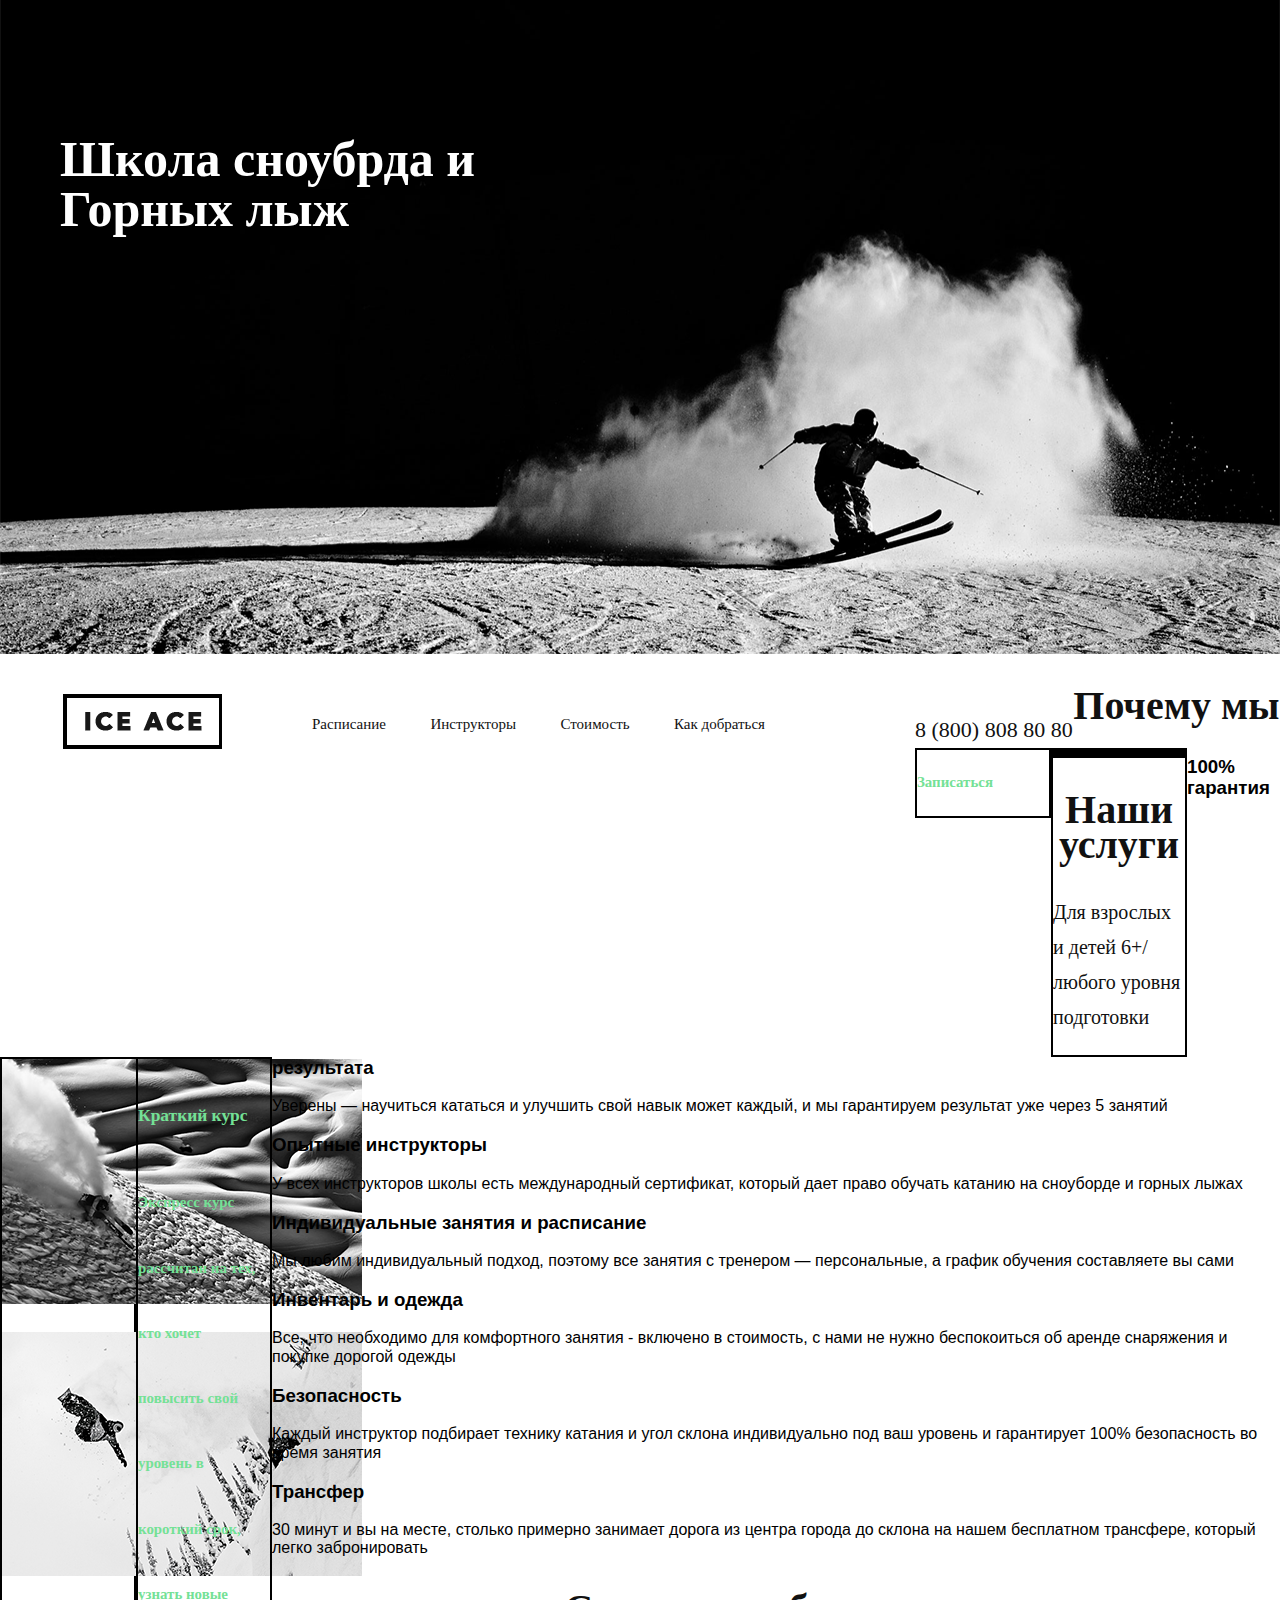
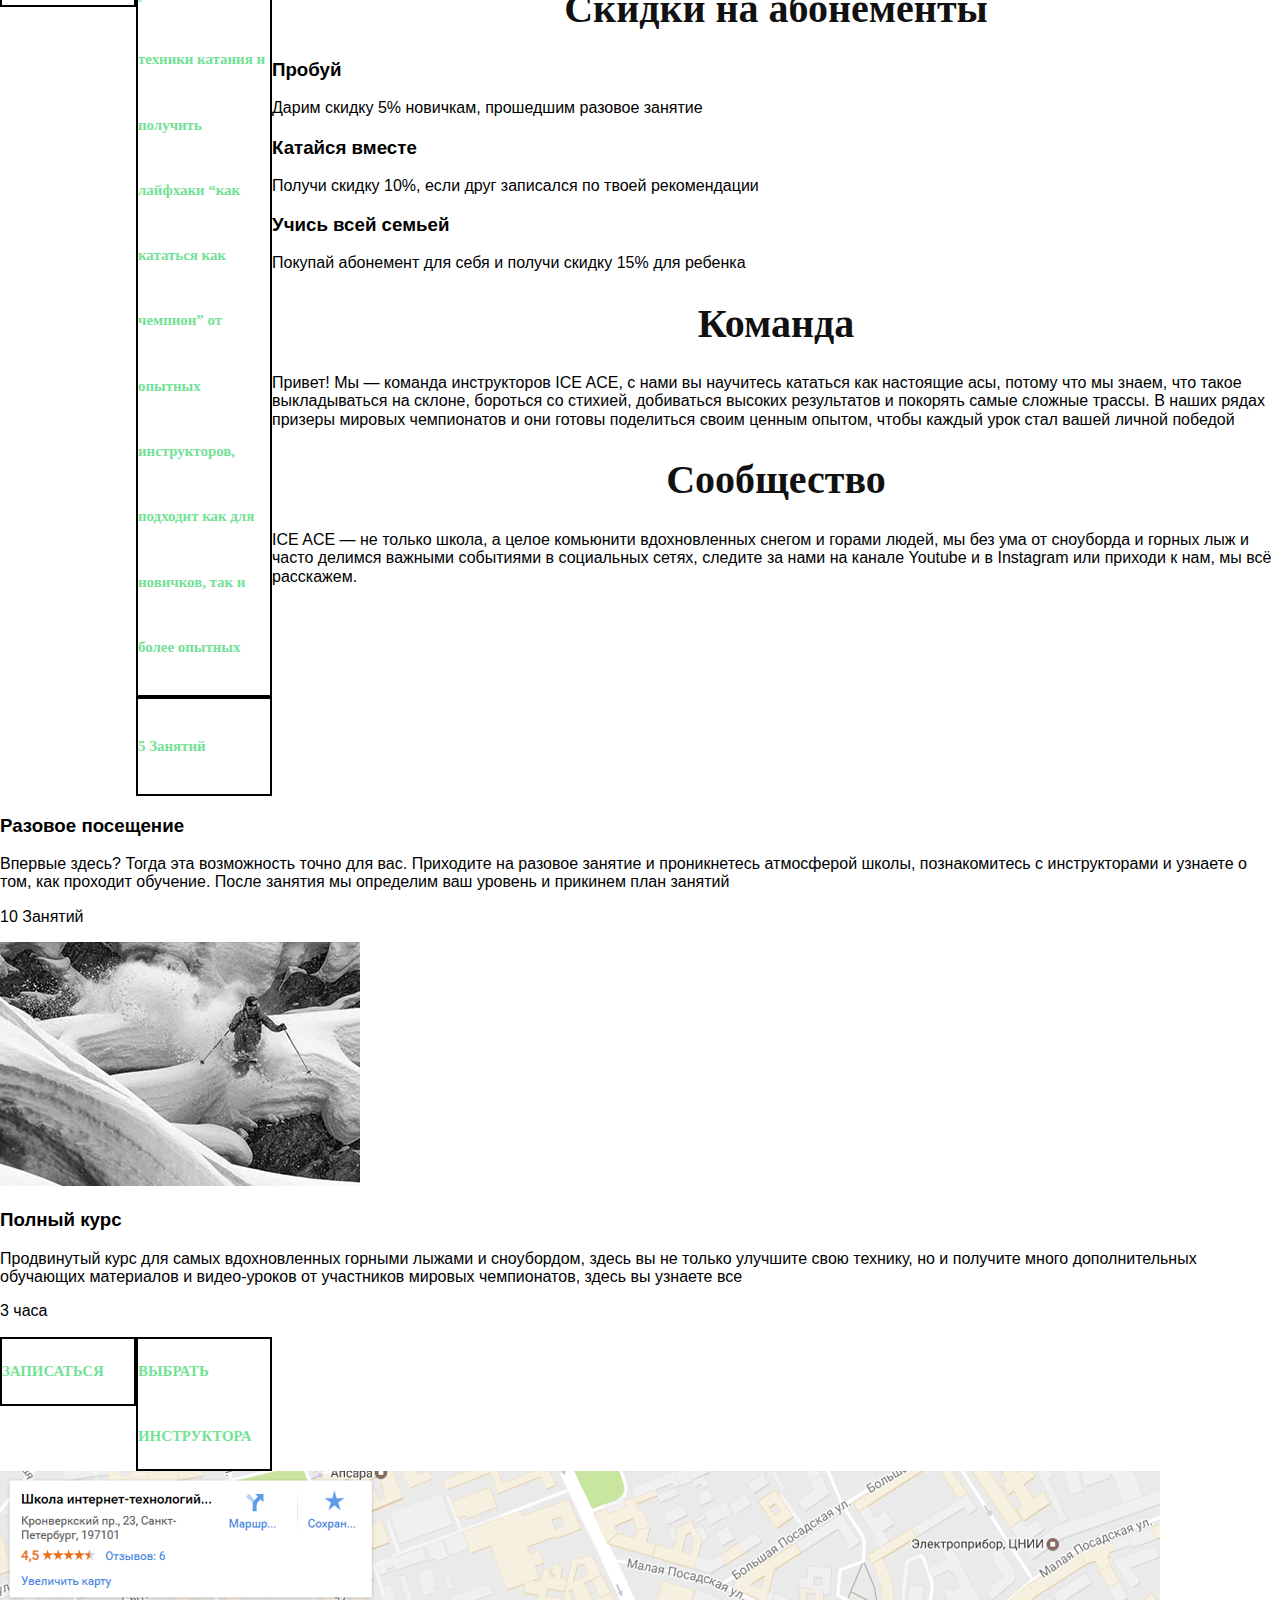
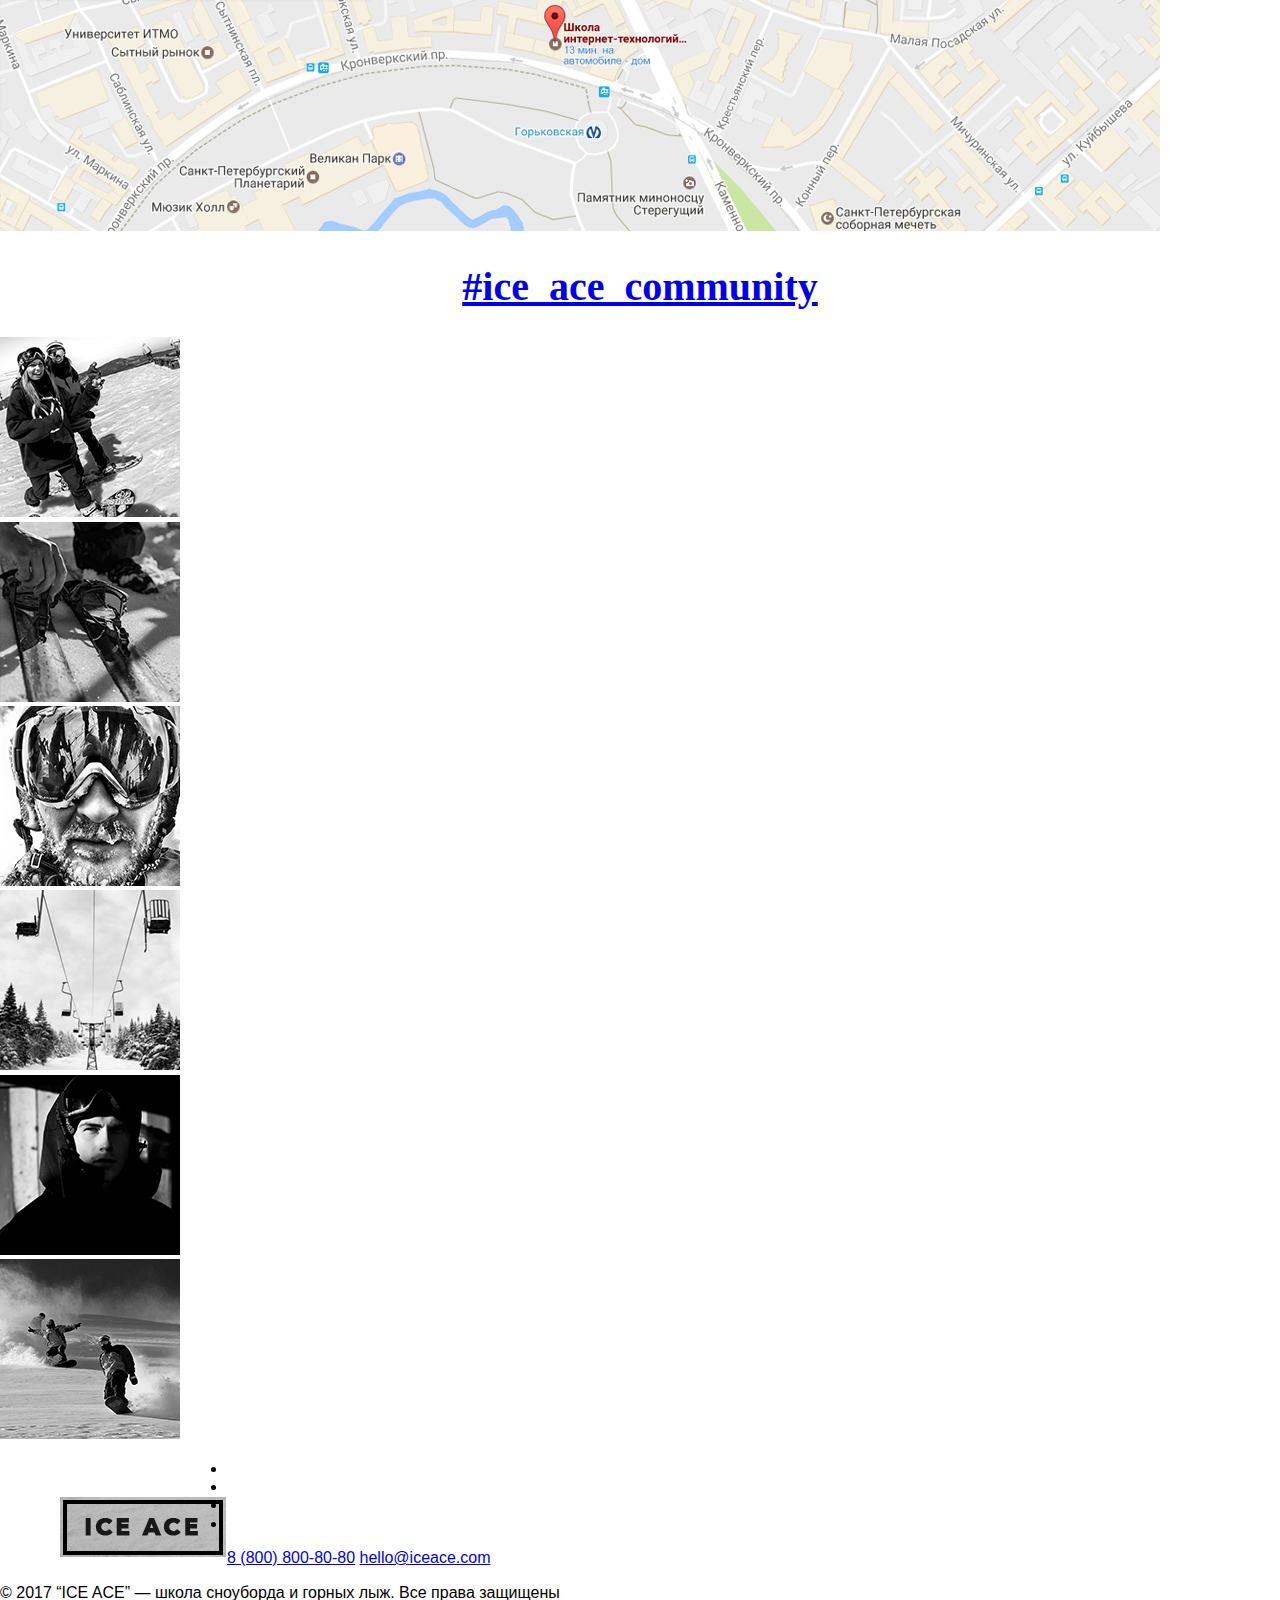
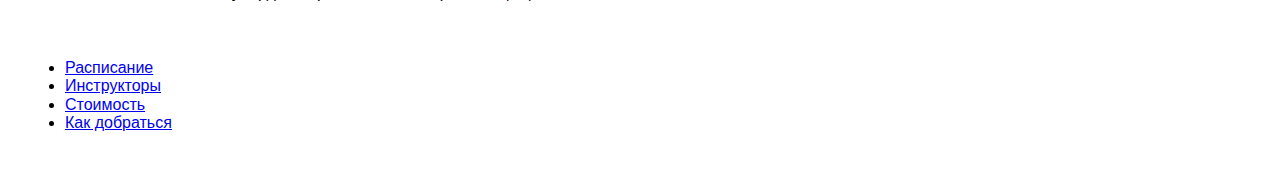
==== index.html @ f2f2dc17 "first commit" ====
<!DOCTYPE html>
<html lang="ru">
<head>
	<meta charset="UTF-8">
	<title>Document</title>
	<link rel="stylesheet" href="css/normalize.css">
	<link rel="stylesheet" href="css/style.css">
</head>
<body>

<!-- promo -->

	<div class="promo">
		<div class="container">
			<h1 class="promo-title">Школа сноубрда и Горных лыж
		 	</h1>
		 	<span>В Санкт-Петербурге</span>
		 </div>	
	</div>

<!-- header -->

<header class="page-header"> 
	<a href="/" title="На главную" class="logo"><img src="img/logo.png" alt="Logo Ice Ace"> 
	</a> 
	<nav class="main-nav"> 
	<ul class="main-nav-list"> 
		<li class="main-nav-list-link"><a href="#" class="main-nav-list-link-linker">Расписание</a></li> 
		<li class="main-nav-list-link"><a href="#" class="main-nav-list-link-linker">Инструкторы</a></li> 
		<li class="main-nav-list-link"><a href="#" class="main-nav-list-link-linker">Стоимость</a></li> 
		<li class="main-nav-list-link"><a href="#" class="main-nav-list-link-linker">Как добраться</a></li> 
	</ul> 
	<!-- TODO:"main-nav-list-link-linker" Очень длинные стили. Можно сделать так:
<ul class="nav-list">
	<li class="nav-item">
		<a href="#" class="nav-link"></a>
	</li>
</ul>  -->
	</nav> 
		<a href="#" class="page-header-phone">8 (800) 808 80 80</a> 
		<a href="#" class="btn">Записаться</button> 
</header>

	<!-- service -->

	<main>
		<section class="service">
			<h2 class="section-title">Наши услуги</h2>
			<p class="sub-title">Для взрослых и детей 6+/ любого уровня подготовки</p>
			<div class="service-wrap">
				<div class="service-item">
					<img src="img/service1.png" alt="service1">
				</div>
				<div class="service-item">
					<img src="img/service2.png" alt="service2">
				</div>
				<div class="service-item">
					<h3>Краткий курс</h3>
					<p class="service-text">Экспресс курс рассчитан на тех, кто хочет 
												повысить свой уровень в короткий срок, 
												узнать новые техники катания и получить 
												лайфхаки “как кататься как чемпион” 
												от опытных инструкторов, подходит как 
												для новичков, так и более опытных</p>
					<div>
						<p class="service-subtext">5 Занятий</p>
						<a href="#"></a>
						<!-- TODO: Заглушку забыл. -->
					</div>
				</div>
				<div class="service-item">
					<h3>Разовое посещение</h3>
					<p class="service-text">Впервые здесь? Тогда эта возможность точно для вас. Приходите на разовое занятие 
											и проникнетесь атмосферой школы, познакомитесь с инструкторами и узнаете 
											о том, как проходит обучение. После занятия мы определим ваш уровень и прикинем план занятий</p>
					<div>
						<p class="service-subtext">10 Занятий</p>
						<a href="#"></a>
					</div>
				</div>
				<div class="service-item">
					<img src="img/service3.png" alt="service3">
				</div>
				<div class="service-item">
					<h3>Полный курс</h3>
					<p class="service-text">Продвинутый курс для самых вдохновленных 
											горными лыжами и сноубордом, здесь вы 
											не только улучшите свою технику, но 
											и получите много дополнительных обучающих 
											материалов и видео-уроков от участников 
											мировых чемпионатов, здесь вы узнаете все</p>
					<div>
						<p class="service-subtext">3 часа</p>
						<a href="#"></a>
						<!-- TODO: Заглушку забыл. -->
						 <!-- TODO: 2 блока в секции перепутаны местами -->
					</div>
				</div>
			</div>
		</section>

		<!-- features -->
		<section class="features">
			<h2 class="section-title">Почему мы</h2>
			<div class="features-wrap">
				<div class="features-item">
					<h3>100% гарантия результата</h3>
					<!-- TODO: br не нужен -->
					<p>Уверены — научиться кататься и улучшить свой навык может каждый, и мы гарантируем результат уже через 5 занятий</p>
				</div>
				<div class="features-item">
					<h3>Опытные инструкторы</h3>
					<p>У всех инструкторов школы есть международный сертификат, который дает право обучать катанию на сноуборде и горных лыжах</p>
				</div>
				<div class="features-item">
					<h3>Индивидуальные занятия и расписание</h3>
					<p>Мы любим индивидуальный подход, поэтому все занятия с тренером — персональные, 
							а график обучения составляете вы сами</p>
				</div>
				<div class="features-item">
					<h3>Инвентарь и одежда</h3>
					<p>Все, что необходимо для комфортного занятия - включено в стоимость, с нами не нужно беспокоиться об аренде снаряжения и покупке дорогой одежды</p>
				</div>
				<div class="features-item">
					<h3>Безопасность</h3>
					<p>Каждый инструктор подбирает технику катания и угол склона индивидуально под ваш уровень и гарантирует 100% безопасность во время занятия</p>
				</div>
				<div class="features-item">
					<h3>Трансфер</h3>
					<p>30 минут и вы на месте, столько примерно занимает дорога из центра города до склона на нашем бесплатном трансфере, который легко забронировать</p>
				</div>
			</div>
		</section>

		<!--offer -->
		<section class="offer">
			<h2 class="section-title title-white">Скидки на абонементы</h2>
			<div class="offer-wrap">
				<div class="offer-item">
					<h3 class="title-white">Пробуй</h3>
					<p>Дарим скидку 5% новичкам, прошедшим разовое занятие</p>
				</div>
				<div class="offer-item"><h3 class="title-white">Катайся вместе</h3><p>Получи скидку 10%, если друг записался по твоей рекомендации
</p></div>
				<div class="offer-item"><h3 class="title-white">Учись всей семьей</h3><p>Покупай абонемент для себя и получи скидку 15% для ребенка
</p></div>
				<a href="" class="btn btn-border-white">ЗАПИСАТЬСЯ</a>
			</div>
		</section>

		<!-- team -->

		<section class="team">
			<h2 class="section-title">Команда</h2>
			<div class="team-wrap">
				<p>Привет! Мы — команда инструкторов ICE ACE, с нами вы научитесь кататься как настоящие асы, 
						потому что мы знаем, что такое выкладываться на склоне, бороться со стихией, добиваться высоких результатов и покорять самые сложные трассы. В наших рядах призеры мировых чемпионатов и они готовы поделиться своим ценным опытом, чтобы каждый урок стал вашей личной победой</p>
				<a href="#" class="btn">ВЫБРАТЬ ИНСТРУКТОРА</a>
				<!-- TODO: Забыл заглушку. Не надо писать заглавными буквами это меняется стилями. -->
			</div>

		</section>

		<!-- community -->

		<section class="community">
			<h2 class="section-title">Сообщество</h2>
			<div class="community-wrap">
				<p>ICE ACЕ — не только школа, а целое комьюнити вдохновленных снегом и горами людей, мы без ума 
					от сноуборда и горных лыж и часто делимся важными событиями в социальных сетях, следите за нами 
					на канале Youtube и в Instagram или приходи к нам, мы всё расскажем.</p>
				<img src="img/map.png" alt="map">
		</div>

		<!-- instagramm -->

		<section class="instagram">
			<h2 class="section-title"><a href="#">#ice_ace_community</a></h2>
			<!-- TODO: Забыл заглушку -->
			<div class="instagram-wrap">
				<div class="instagram-item"><a href="#"><img src="img/insta1.png" alt="insta1"></a></div>
				<!-- TODO: Заглушку забыл. -->
				<div class="instagram-item"><a href="#"><img src="img/insta2.png" alt="insta2"></a></div>
				<!-- TODO: Заглушку забыл. -->
				<div class="instagram-item"><a href="#"><img src="img/insta3.png" alt="inta3"></a></div>
				<!-- TODO: Заглушку забыл. -->
				<div class="instagram-item"><a href="#"><img src="img/insta4.png" alt="insta4"></a></div>
				<!-- TODO: Заглушку забыл. -->
				<div class="instagram-item"><a href="#"><img src="img/insta5.png" alt="insta5"></a></div>
				<!-- TODO: Заглушку забыл. -->
				<div class="instagram-item"><a href="#"><img src="img/insta6.png" alt="insta6"></a></div>
				<!-- TODO: Заглушку забыл. -->
			</div>
		</section>
	</main>

	<!-- footer -->
	<footer class="page-footer">
		<div class="row">
			<a href="/" title="На главную" class="logo"><img src="img/лого футер.png" alt="Logo Ice Ace"> </a>
			<div class="social">
				<ul class="social-list">
					<li class="social-list-l"><a href="#" class="social-link social-link-youtube"></a></li>
					<li class="social-list-l"><a href="#" class="social-link social-link-instagram"></a></li>
					<li class="social-list-l"><a href="#" class="social-link social-link-faccebook"></a></li>
					<li class="social-list-l"><a href="#" class="social-link social-link-vk"></a></li>
				</ul>
			</div>
			
			<div class="contacts">
				<a href="#" class="phone-link">8 (800) 800-80-80</a>
				<!-- TODO: Заглушку забыл. -->
				<a href="#" class="mail-link">hello@iceace.com</a>
				<!-- TODO: Заглушку забыл. -->
			</div>
			
		</div>
		<div class="row">
				<div class="copyright">
					<p>© 2017 “ICE ACE” — школа сноуборда и горных лыж. Все права защищены </p>
				</div>
			</div>
			<nav class="main-nav"> 
				<ul> 
					<li><a href="#">Расписание</a></li> 
					<li><a href="#">Инструкторы</a></li> 
					<li><a href="#">Стоимость</a></li> 
					<li><a href="#">Как добраться</a></li> 
				</ul> 
			</nav> 
		</div>

	</footer>


</body>
</html>
---- css/style.css ----
body{
	font-family: Arial, "Helvetica Neue", Helvetica, sans-serif;
}



/*общие стили*/
.container{
	width: 1160px;
	margin: 0 auto;
}


/*promo*/
.promo {
	padding-top: 100px;
	padding-bottom: 370px;
	background-image: url('../img/as_ski_CS_23112011_fabio_studer_nordica_kt_0003.png');
	-webkit-background-size: cover;
	background-size: cover;
	background-position: center bottom;
}


.promo-title {
  width: 458px;
  height: 99px;
  font-family: FuturaPT;
  font-size: 50px;
  font-weight: bold;
  line-height: 1;
  text-align: left;
  color: #ffffff;
}
/*????????????????????????????????????????????????????/*/
.promo-title span {
  width: 353px;
  height: 37px;
  font-family: FuturaPT-Demi;
  font-size: 38px;
  line-height: 1.05;
  text-align: left;
  color: #ffffff;
}

/*header*/
.page-header{
  width: 1160px;
}

.logo{
  float: left;
  padding: 37px 0 0 60px;
	}


.main-nav{
  width: 638px;
  float: left;
	vertical-align: top;
  margin: 25px;
}

.main-nav-list{  
}


.main-nav-list-link{
	margin: 20px;
  list-style: none;
  display: inline-block;

}

.main-nav-list-link-linker{
  text-decoration: none;
 font-family: FuturaPT;
  font-size: 15px;
  font-weight: 500;
  color: #111111;
}

.page-header-phone{
  padding: 59px 0 0 0;
  float: left; ;
  text-decoration: none;
  font-family: FuturaPT-Demi;
  font-size: 22px;
  line-height: 1.59;
  text-align: left;
  color: #111111;
}

.btn{
  width: 132px;
  float: left;
  line-height: 60px;
  color: #fff;
  font-size: 17px;
  text-decoration: none;
  display: inline-block;
  vertical-align: top;
  border: solid 2px #000000;
  float: left;
  font-family: FuturaPT;
  font-size: 14.9px;
  font-weight: 900;
  line-height: 4.38;
  color: #74e196;

}

.service{
  width: 1280px;
}
.section-title{
  display: block;
  font-family: FuturaPT-Demi;
  font-size: 40px;
  line-height: 0.88;
  text-align: center;
  color: #111111;
}

.sub-title{
  display: block;
  font-family: FuturaPT;
  font-size: 20px;
  font-weight: 500;
  line-height: 1.75;
  text-align: left;
  color: #111111;
}

.service-wrap{
  width: 1280px;
}
.service-item{
  float: left;
}
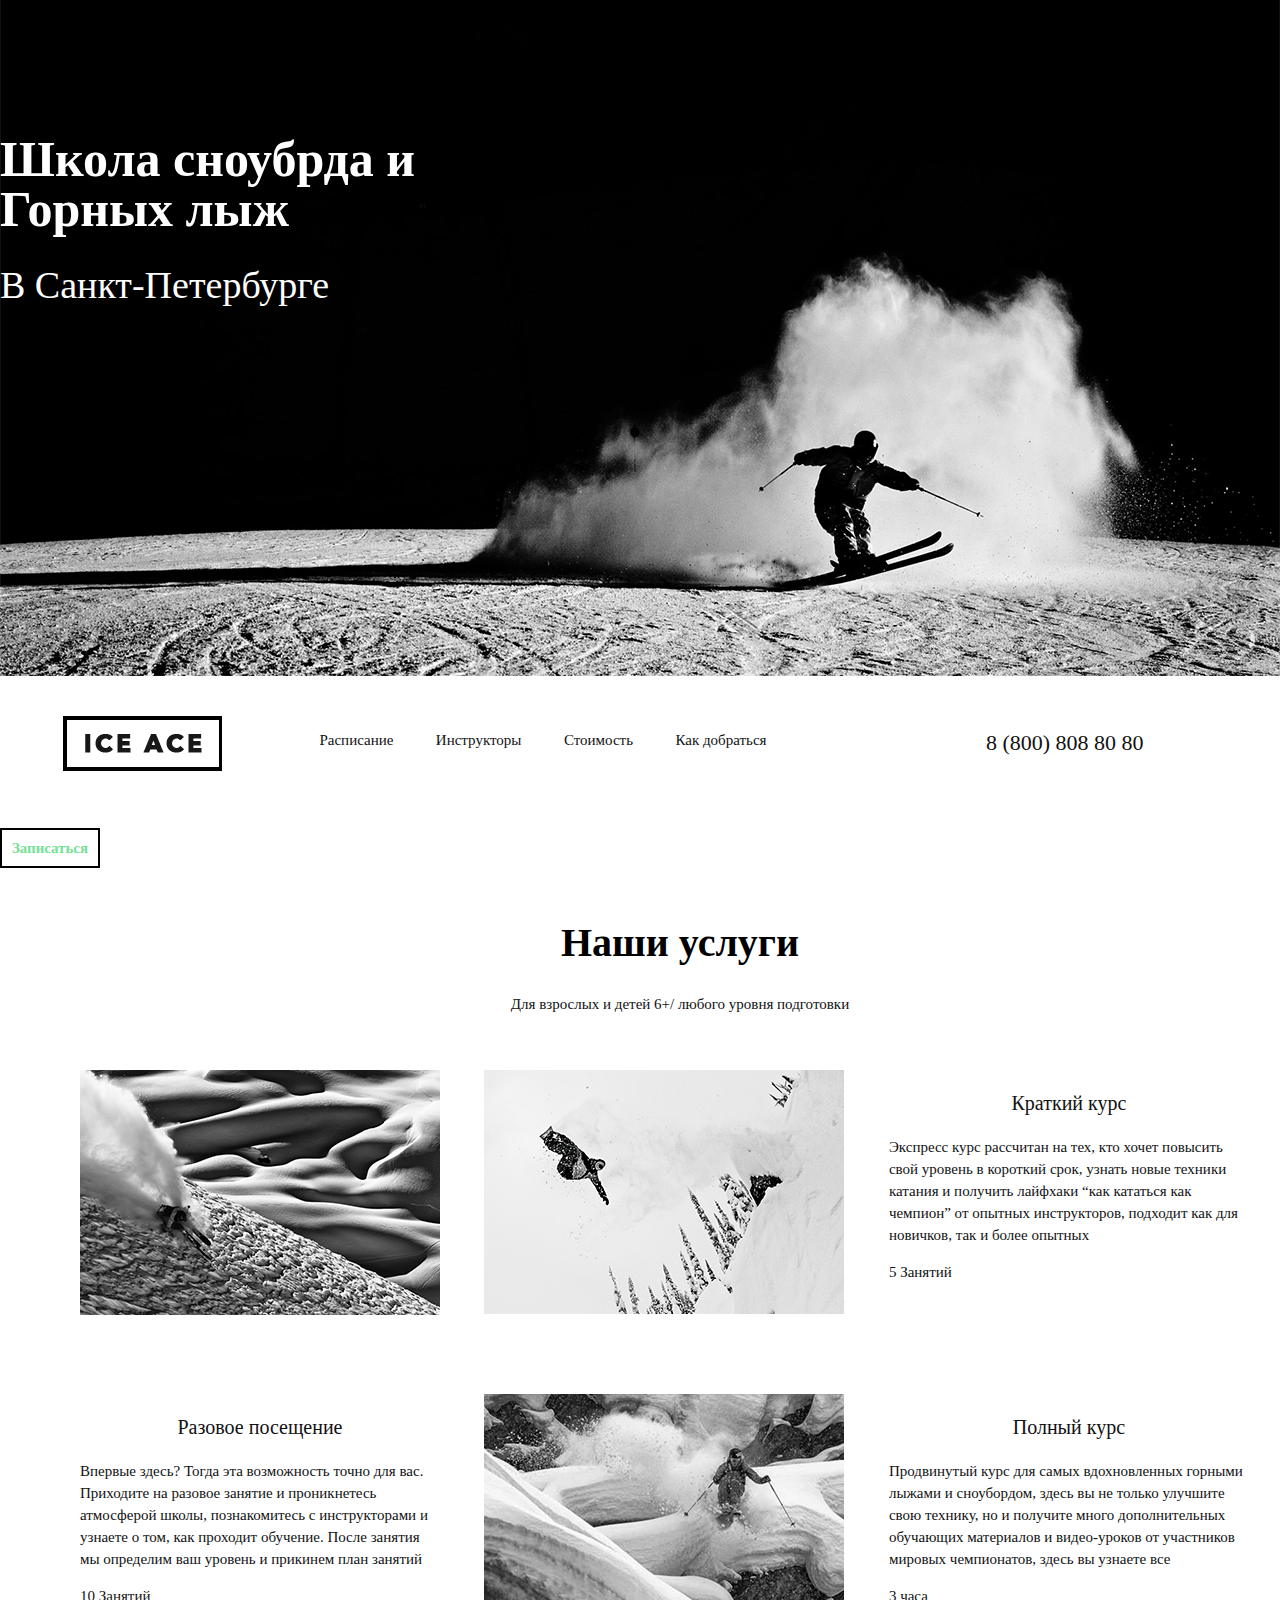
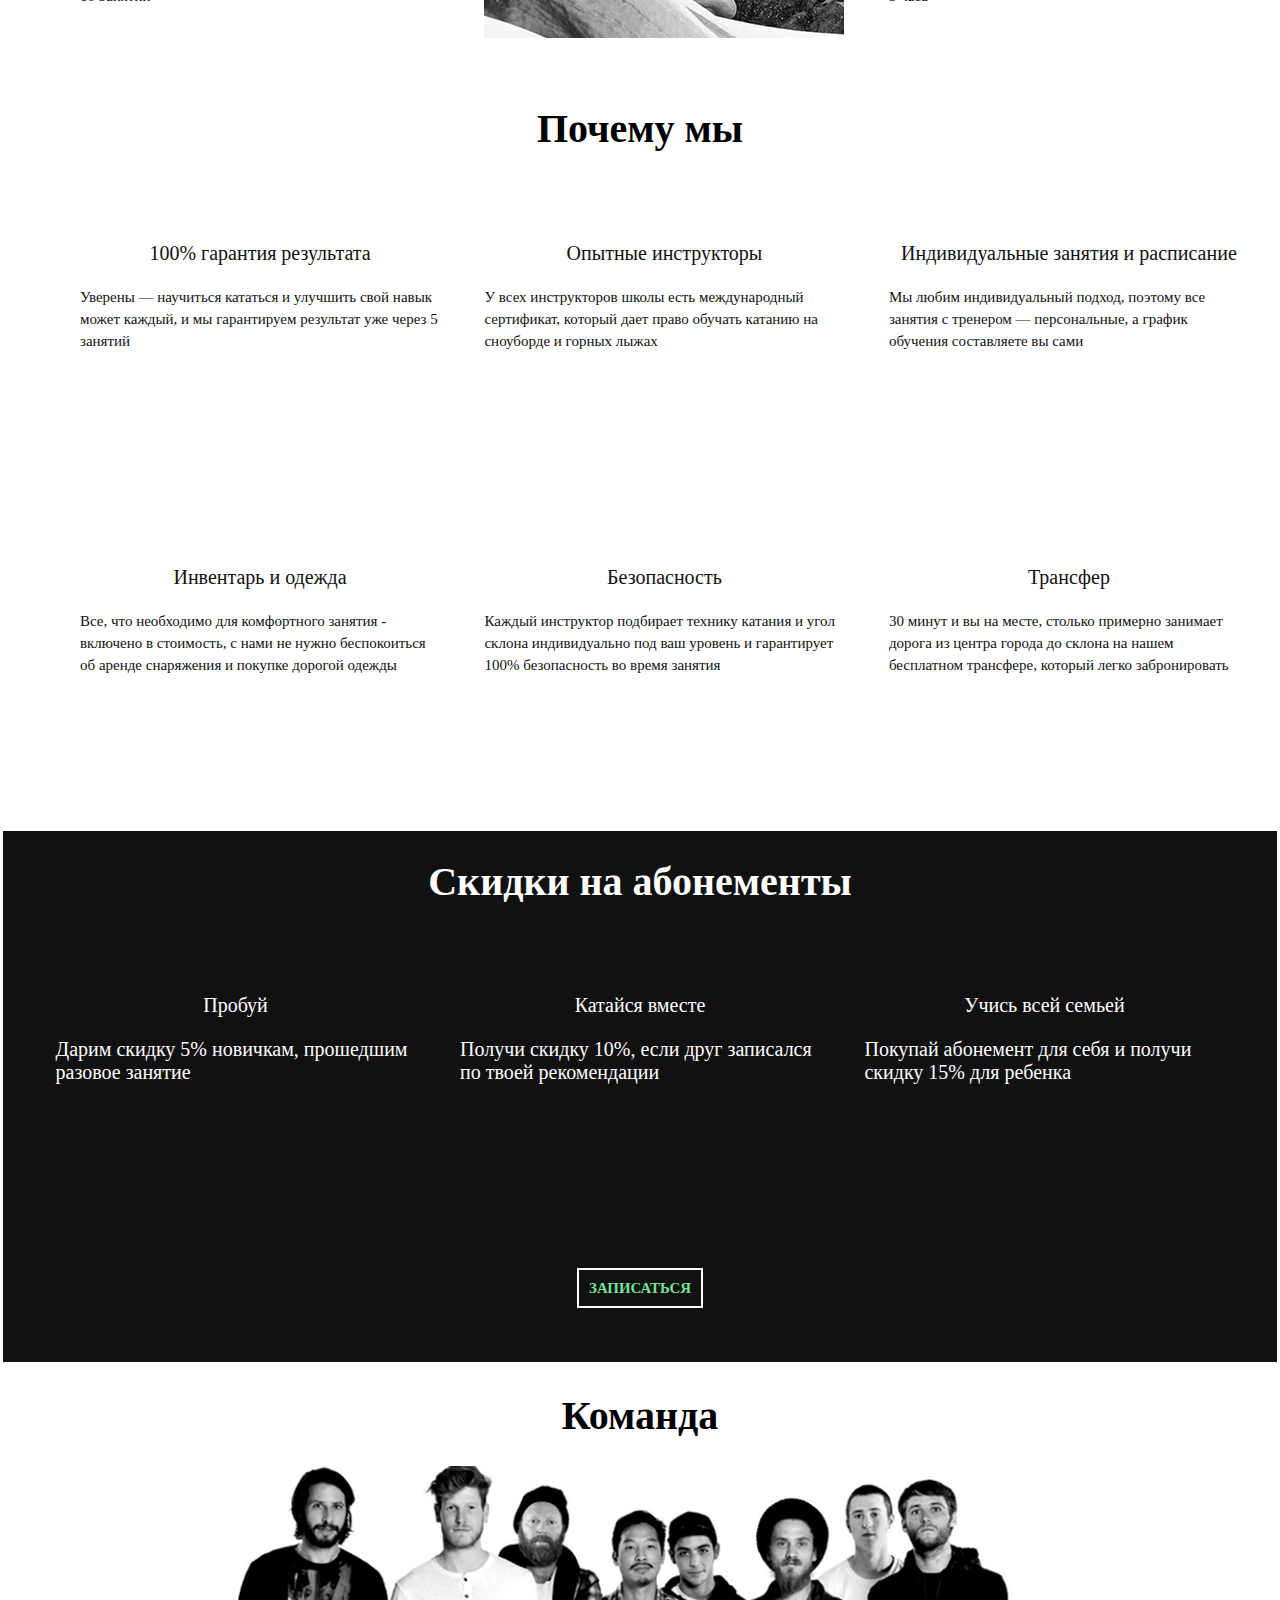
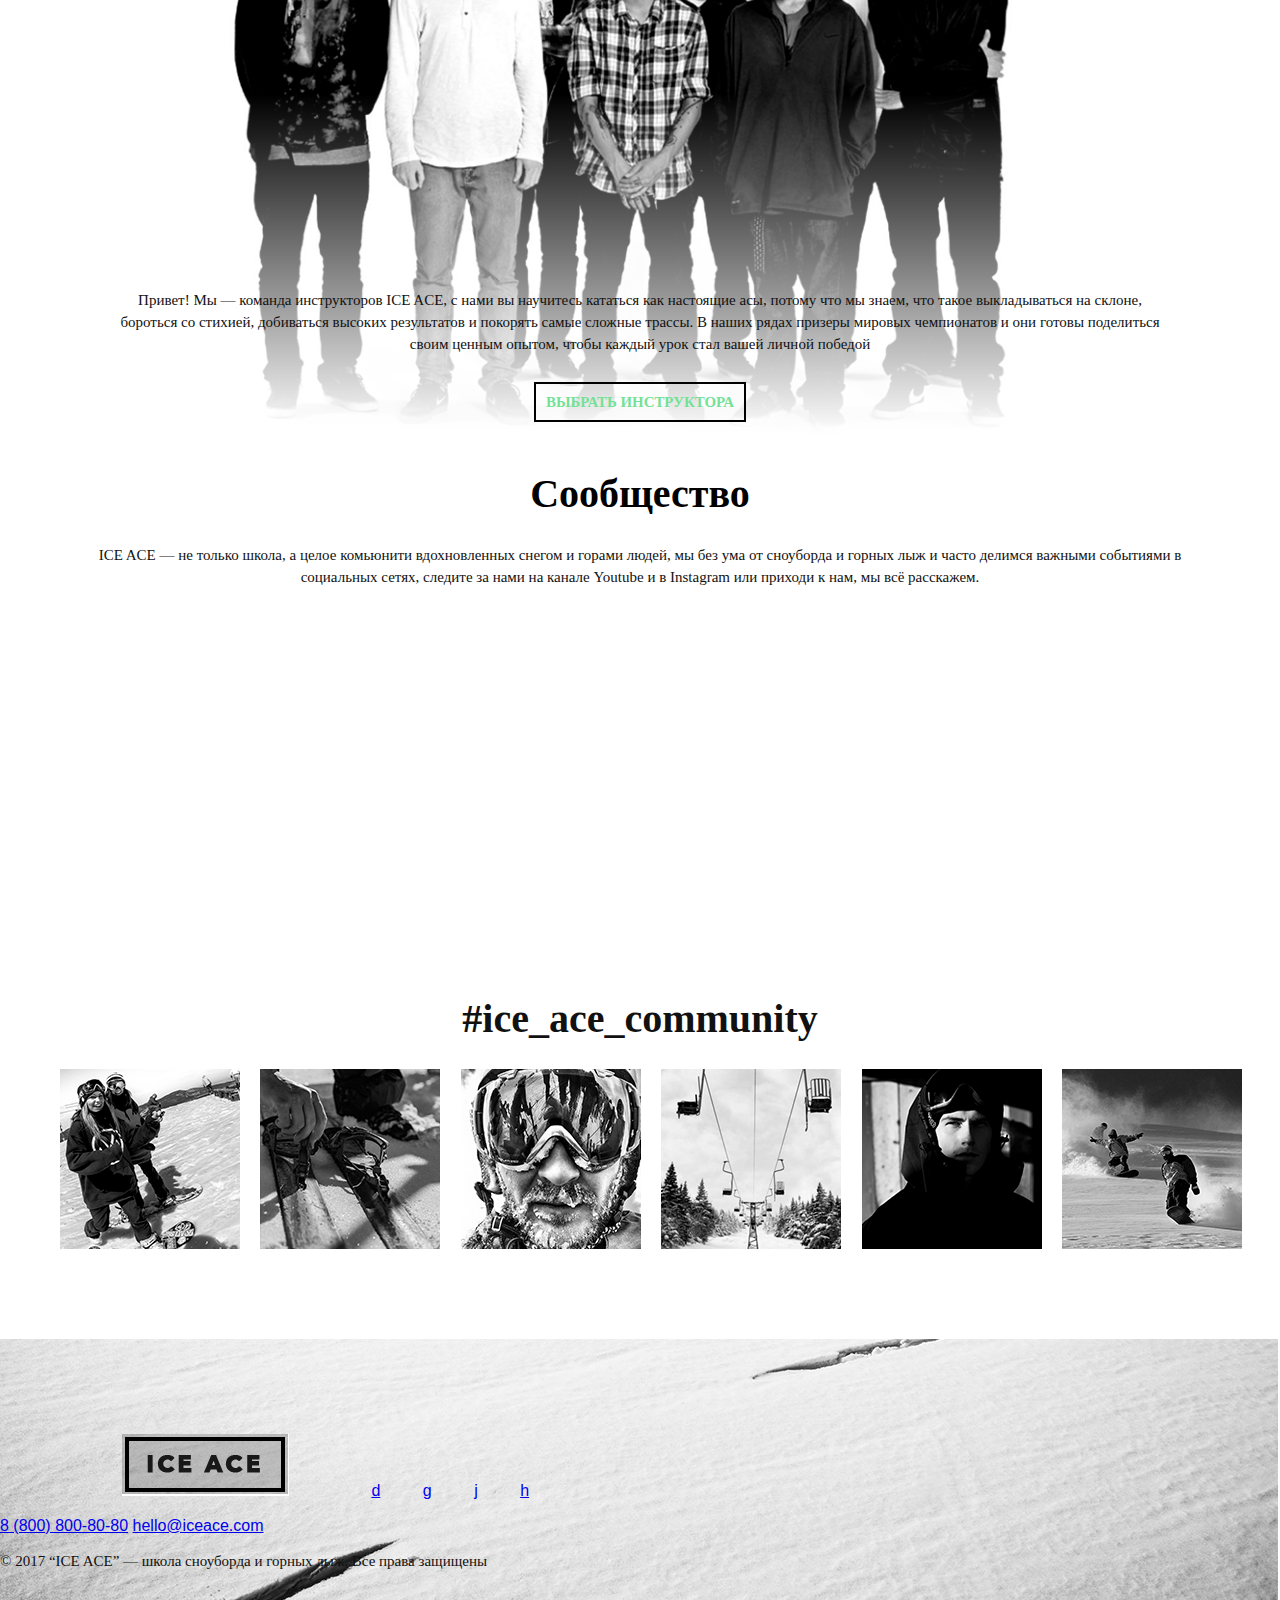
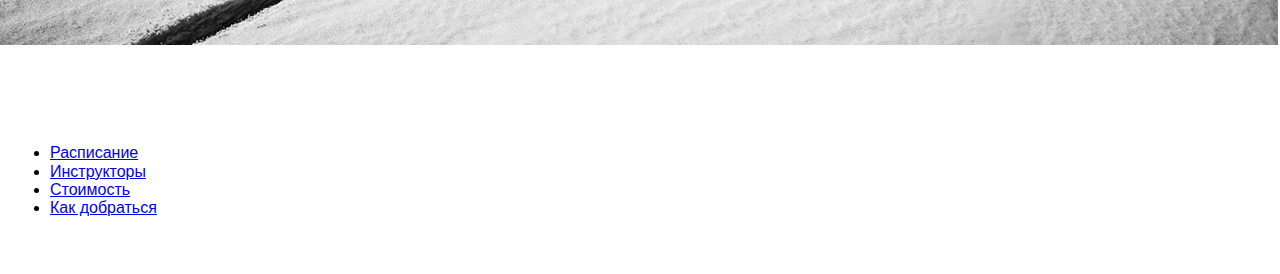
==== commit 6e4e8ab9: "second commit" ====
--- a/index.html
+++ b/index.html
@@ -14,7 +14,7 @@
 		<div class="container">
 			<h1 class="promo-title">Школа сноубрда и Горных лыж
 		 	</h1>
-		 	<span>В Санкт-Петербурге</span>
+		 	<span class="after-title">В Санкт-Петербурге</span>
 		 </div>	
 	</div>
 
@@ -24,12 +24,12 @@
 	<a href="/" title="На главную" class="logo"><img src="img/logo.png" alt="Logo Ice Ace"> 
 	</a> 
 	<nav class="main-nav"> 
-	<ul class="main-nav-list"> 
-		<li class="main-nav-list-link"><a href="#" class="main-nav-list-link-linker">Расписание</a></li> 
-		<li class="main-nav-list-link"><a href="#" class="main-nav-list-link-linker">Инструкторы</a></li> 
-		<li class="main-nav-list-link"><a href="#" class="main-nav-list-link-linker">Стоимость</a></li> 
-		<li class="main-nav-list-link"><a href="#" class="main-nav-list-link-linker">Как добраться</a></li> 
-	</ul> 
+		<ul class="main-nav-list"> 
+			<li class="main-nav-list-link"><a href="#" class="main-nav-list-link-linker">Расписание</a></li> 
+			<li class="main-nav-list-link"><a href="#" class="main-nav-list-link-linker">Инструкторы</a></li> 
+			<li class="main-nav-list-link"><a href="#" class="main-nav-list-link-linker">Стоимость</a></li> 
+			<li class="main-nav-list-link"><a href="#" class="main-nav-list-link-linker">Как добраться</a></li> 
+		</ul> 
 	<!-- TODO:"main-nav-list-link-linker" Очень длинные стили. Можно сделать так:
 <ul class="nav-list">
 	<li class="nav-item">
@@ -38,7 +38,9 @@
 </ul>  -->
 	</nav> 
 		<a href="#" class="page-header-phone">8 (800) 808 80 80</a> 
-		<a href="#" class="btn">Записаться</button> 
+		<div class="page-header-btn"><a href="#" class="btn">Записаться</a>
+		</div>
+
 </header>
 
 	<!-- service -->
@@ -144,7 +146,8 @@
 </p></div>
 				<div class="offer-item"><h3 class="title-white">Учись всей семьей</h3><p>Покупай абонемент для себя и получи скидку 15% для ребенка
 </p></div>
-				<a href="" class="btn btn-border-white">ЗАПИСАТЬСЯ</a>
+				
+				<div class="offer-btn"><a href="" class="btn btn-border-white">ЗАПИСАТЬСЯ</a></div>
 			</div>
 		</section>
 
@@ -155,7 +158,7 @@
 			<div class="team-wrap">
 				<p>Привет! Мы — команда инструкторов ICE ACE, с нами вы научитесь кататься как настоящие асы, 
 						потому что мы знаем, что такое выкладываться на склоне, бороться со стихией, добиваться высоких результатов и покорять самые сложные трассы. В наших рядах призеры мировых чемпионатов и они готовы поделиться своим ценным опытом, чтобы каждый урок стал вашей личной победой</p>
-				<a href="#" class="btn">ВЫБРАТЬ ИНСТРУКТОРА</a>
+				<div class="offer-btn"><a href="#" class="btn">ВЫБРАТЬ ИНСТРУКТОРА</a></div>
 				<!-- TODO: Забыл заглушку. Не надо писать заглавными буквами это меняется стилями. -->
 			</div>
 
@@ -169,7 +172,14 @@
 				<p>ICE ACЕ — не только школа, а целое комьюнити вдохновленных снегом и горами людей, мы без ума 
 					от сноуборда и горных лыж и часто делимся важными событиями в социальных сетях, следите за нами 
 					на канале Youtube и в Instagram или приходи к нам, мы всё расскажем.</p>
-				<img src="img/map.png" alt="map">
+					<iframe
+  width="600"
+  height="450"
+  frameborder="0" style="border:0"
+  src="https://www.google.com/maps/embed/v1/place?key=AIzaSyB_DN8nfbKGwB_CxS8o1Oiwy6Ao2OjxCgY
+    &q=Space+Needle,Seattle+WA" allowfullscreen>
+</iframe>
+				<!-- <img src="img/map.png" alt="map"> -->
 		</div>
 
 		<!-- instagramm -->
@@ -200,10 +210,10 @@
 			<a href="/" title="На главную" class="logo"><img src="img/лого футер.png" alt="Logo Ice Ace"> </a>
 			<div class="social">
 				<ul class="social-list">
-					<li class="social-list-l"><a href="#" class="social-link social-link-youtube"></a></li>
-					<li class="social-list-l"><a href="#" class="social-link social-link-instagram"></a></li>
-					<li class="social-list-l"><a href="#" class="social-link social-link-faccebook"></a></li>
-					<li class="social-list-l"><a href="#" class="social-link social-link-vk"></a></li>
+					<li class="social-list-l"><a href="#" class="social-link social-link-youtube">d</a></li>
+					<li class="social-list-l"><a href="#" class="social-link social-link-instagram">g</a></li>
+					<li class="social-list-l"><a href="#" class="social-link social-link-faccebook">j</a></li>
+					<li class="social-list-l"><a href="#" class="social-link social-link-vk">h</a></li>
 				</ul>
 			</div>
 			
--- a/css/style.css
+++ b/css/style.css
@@ -6,7 +6,7 @@
 
 /*общие стили*/
 .container{
-	width: 1160px;
+	width: 1280px;
 	margin: 0 auto;
 }
 
@@ -21,8 +21,8 @@
 	background-position: center bottom;
 }
 
-
-.promo-title {
+.promo-title{
+
   width: 458px;
   height: 99px;
   font-family: FuturaPT;
@@ -32,112 +32,328 @@
   text-align: left;
   color: #ffffff;
 }
-/*????????????????????????????????????????????????????/*/
-.promo-title span {
+
+.after-title{
   width: 353px;
   height: 37px;
   font-family: FuturaPT-Demi;
   font-size: 38px;
   line-height: 1.05;
   text-align: left;
-  color: #ffffff;
-}
+  color: white;
+}
+
 
 /*header*/
 .page-header{
-  width: 1160px;
+  width: 100%;
 }
 
 .logo{
-  float: left;
   padding: 37px 0 0 60px;
-	}
-
+  display: inline-block;
+}
 
 .main-nav{
-  width: 638px;
-  float: left;
-	vertical-align: top;
-  margin: 25px;
-}
-
-.main-nav-list{  
-}
-
+  display: inline-block;
+  width: 700px;
+  padding: 10px;
+  margin: 30px;
+  margin-left: 0;
+  vertical-align: top;
+}
+
+.main-nav-list{
+  width: 100%;
+  vertical-align: top;
+}
 
 .main-nav-list-link{
-	margin: 20px;
-  list-style: none;
-  display: inline-block;
-
+  display: inline-block;
+    margin-left: 38px;
 }
 
 .main-nav-list-link-linker{
+  color: 000;
+  font-family: FuturaPT;
+  font-size: 15px;
+  color: #111111;
   text-decoration: none;
- font-family: FuturaPT;
-  font-size: 15px;
-  font-weight: 500;
-  color: #111111;
+  display: inline-block;
+  vertical-align: top;
 }
 
 .page-header-phone{
-  padding: 59px 0 0 0;
-  float: left; ;
+  display: inline-block;
+  margin: 50px 0;
+  vertical-align: top;
+  width: 190px;
+  height: 21px;
   text-decoration: none;
   font-family: FuturaPT-Demi;
   font-size: 22px;
   line-height: 1.59;
-  text-align: left;
-  color: #111111;
+  color: #111111;
+}
+/*???????????????????????????????????????????????/*/
+.page-header .btn{
+  
+}
+
+.page-header-btn{
+  display: inline-block;
+ margin: 10px 0;
 }
 
 .btn{
-  width: 132px;
-  float: left;
-  line-height: 60px;
-  color: #fff;
-  font-size: 17px;
-  text-decoration: none;
-  display: inline-block;
-  vertical-align: top;
-  border: solid 2px #000000;
-  float: left;
+  padding: 10px;
   font-family: FuturaPT;
   font-size: 14.9px;
   font-weight: 900;
   line-height: 4.38;
+  text-align: left;
   color: #74e196;
-
-}
-
+  border: solid 2px #000000;
+  text-decoration: none;
+}
+
+
+
+/*service*/
 .service{
-  width: 1280px;
-}
+  width: 1240px;
+  padding-left: 60px;
+  padding-right: 60px;
+}
+
 .section-title{
-  display: block;
+  text-align: center;
+}
+
+.sub-title{
+  text-align: center;
+}
+
+.service-wrap{
+  display: inline-block;
+  width: 100%;
+}
+
+.service-item{
+  margin: 40px 20px;
+  vertical-align: top;
+  width: 360px;
+  height: 244px; 
+  display: inline-block;
+}
+
+.service-subtext{
+  padding-bottom: 10px;
+}
+
+/*features*/
+.features{
+  width: 100%;
+}
+
+.section-title{
   font-family: FuturaPT-Demi;
   font-size: 40px;
   line-height: 0.88;
-  text-align: center;
-  color: #111111;
-}
-
-.sub-title{
-  display: block;
+}
+
+h3{
   font-family: FuturaPT;
   font-size: 20px;
   font-weight: 500;
-  line-height: 1.75;
+  line-height: 1.3;
+  text-align: center;
+  color: #111111;
+}
+
+.features-wrap{
+  display: inline-block;
+  width: 100%;
+  padding-left: 60px;
+  padding-right: 70px;
+}
+.features-item{
+  margin: 40px 20px;
+  vertical-align: top;
+  width: 360px;
+  height: 244px; 
+  display: inline-block;
+}
+
+p{
+  font-family: PTSans;
+  font-size: 15px;
+  line-height: 1.47;
   text-align: left;
   color: #111111;
 }
 
-.service-wrap{
+
+/*offer*/
+.offer{
+  -webkit-background-size: cover;
+  background-size: cover;
+  background-repeat: no-repeat;
+  background-color: #111111;
+  border: solid 3px #ffffff;
+  background-image: url('../img/offer.png');
+  margin: 0 auto;
+  }
+
+.title-white{
+  color: white;
+}
+
+.offer-wrap{
+  width: 100%;
+  text-align: center;
+}
+
+.offer-item{
+ margin: 40px 20px;
+  vertical-align: top;
+  width: 360px;
+  height: 244px; 
+  display: inline-block; 
+}
+
+.offer-item p{
+  font-family: FuturaPT;
+  font-size: 20px;
+  line-height: 1.15;
+  color: #ffffff;
+}
+
+.btn-border-white{
+  border-color: white;
+}
+
+.offer-wrap .btn{
+  align-items: center;
+}
+
+.offer-btn{
+  margin-bottom: 40px;
+  text-align: center;
+}
+/*team*/
+
+.team{
   width: 1280px;
-}
-.service-item{
-  float: left;
-}
-
-
-
+  margin: 0 auto;
+}
+
+.team-wrap{
+  position: relative;
+  margin: 0 114px;
+background-image: linear-gradient(to top, #fff, transparent 60%);
+}
+
+.team-wrap:after{
+  content: "";
+  position: absolute;
+  width: 100%;
+  height: 100%;
+  top: 0;
+  left: 0;
+z-index: -1;
+background-repeat: no-repeat;
+  background-image: url('../img/team.png');
+  -webkit-background-size: cover;
+  background-size: contain;
+  background-position: center bottom;
+}
+.team-wrap > p{
+  font-family: PTSans;
+  font-size: 15px;
+  line-height: 1.47;
+  text-align: center;
+  color: #111111;
+  padding-top: 423px;
+}
+
+/*community*/
+
+.community{
+  width: 100%;
+}
+.community-wrap{
+  padding: 0 60px;
+}
+
+.community-wrap p{
+  font-family: PTSans;
+  font-size: 15px;
+  line-height: 1.47;
+  text-align: center;
+  color: #111111;
+}
+iframe{
+  width: 100%;
+  height: 360px;
+}
+
+.team-wrap .btn{
+  margin-top: 573px;
+}
+
+/*instagramm*/
+
+.instagram{
+  width: 100%;
+}
+
+.instagram .section-title a{
+  text-decoration: none;
+  font-family: FuturaPT-Demi;
+  font-size: 40px;
+  line-height: 0.88;
+  color: #111111;
+}
+.instagram-wrap{
+  padding-left: 44px;
+}
+
+.instagram-item{
+  padding-left: 16px;
+  display: inline-block;
+}
+
+/*footer*/
+.page-footer{
+  margin-top: 86px;
+  width: 100%;
+  height: 306px;
+  background-image: url(../img/footer.png); 
+  background-repeat: no-repeat;
+}
+.row{
+  width: 100%;
+  height: 50%;
+  display: inline-block;
+}
+.row img{
+  padding-top: 58px;
+  padding-left: 62px;
+}
+
+.social{
+  padding-top: 70px;
+  text-align: center;
+  display: inline-block;
+}
+
+
+.social-list{
+  display: inline-block;
+}
+
+.social-list-l{
+  display: inline-block;
+    margin-left: 38px;
+}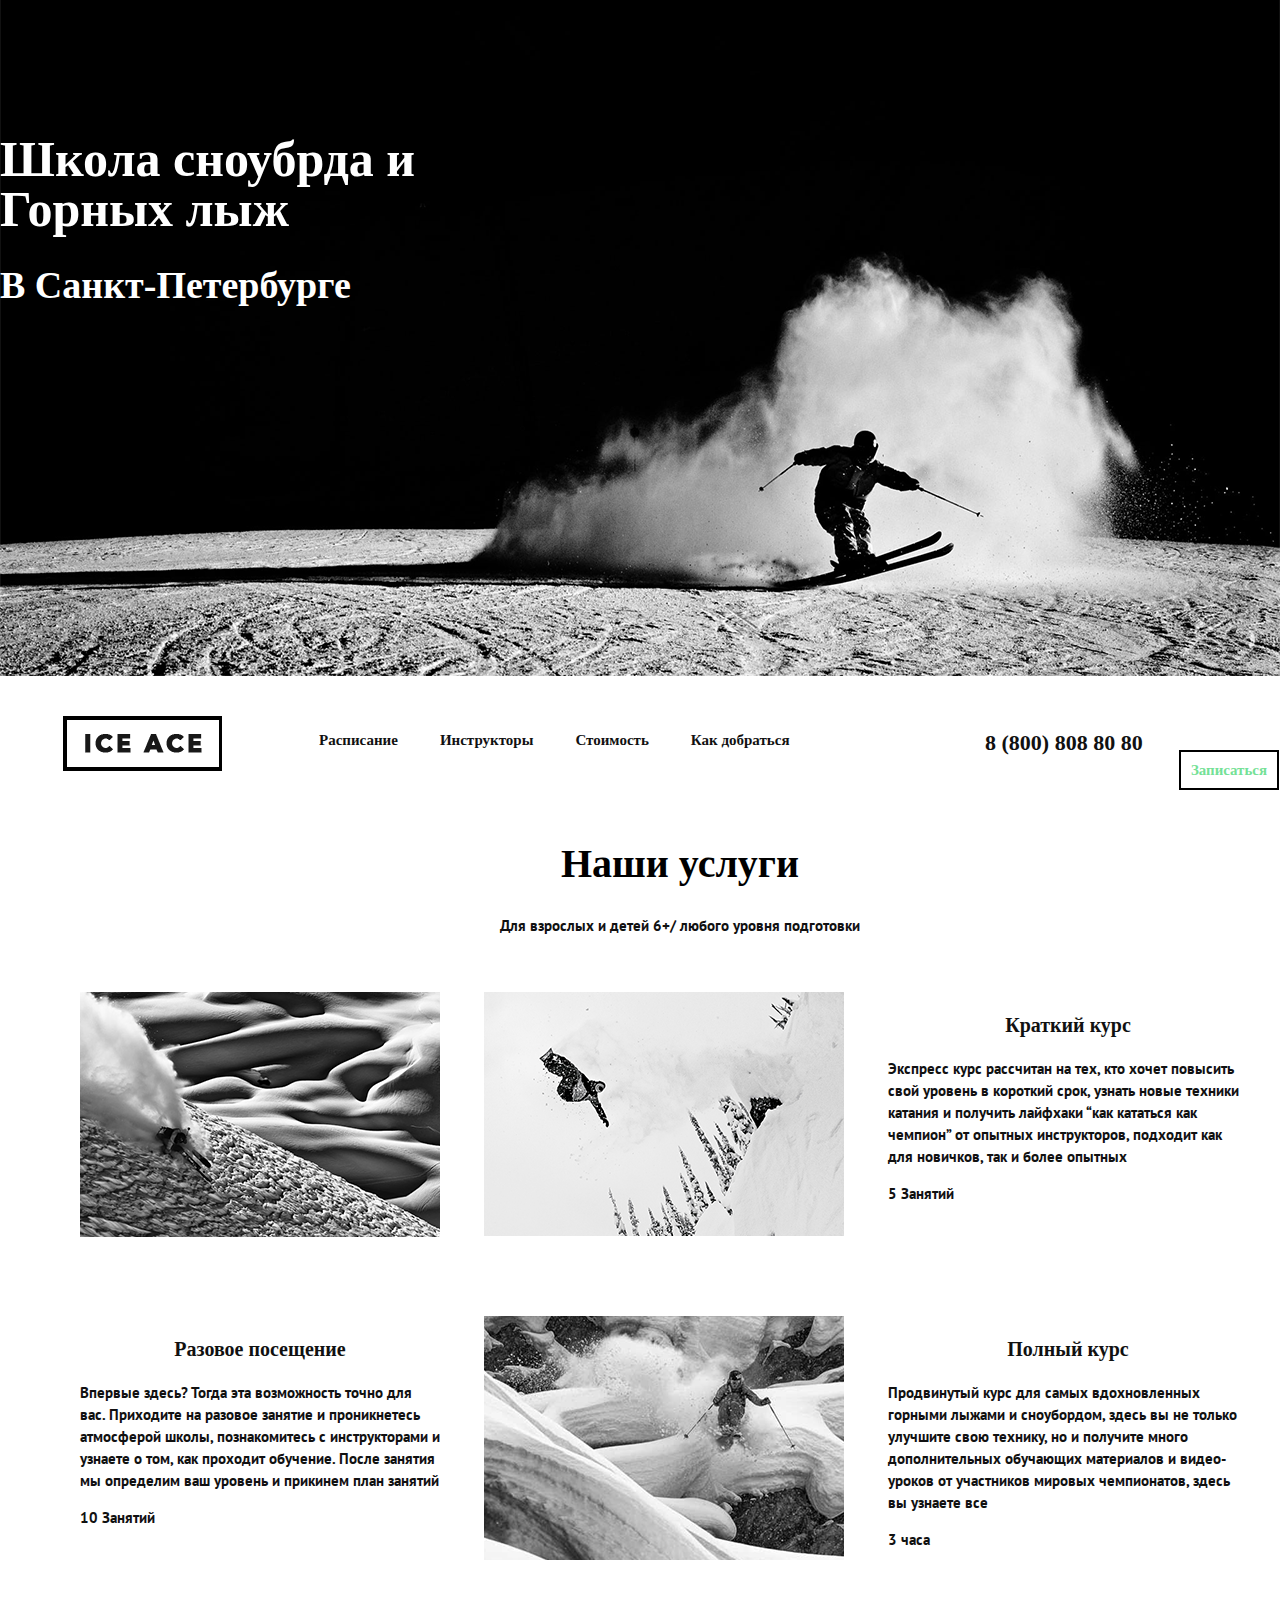
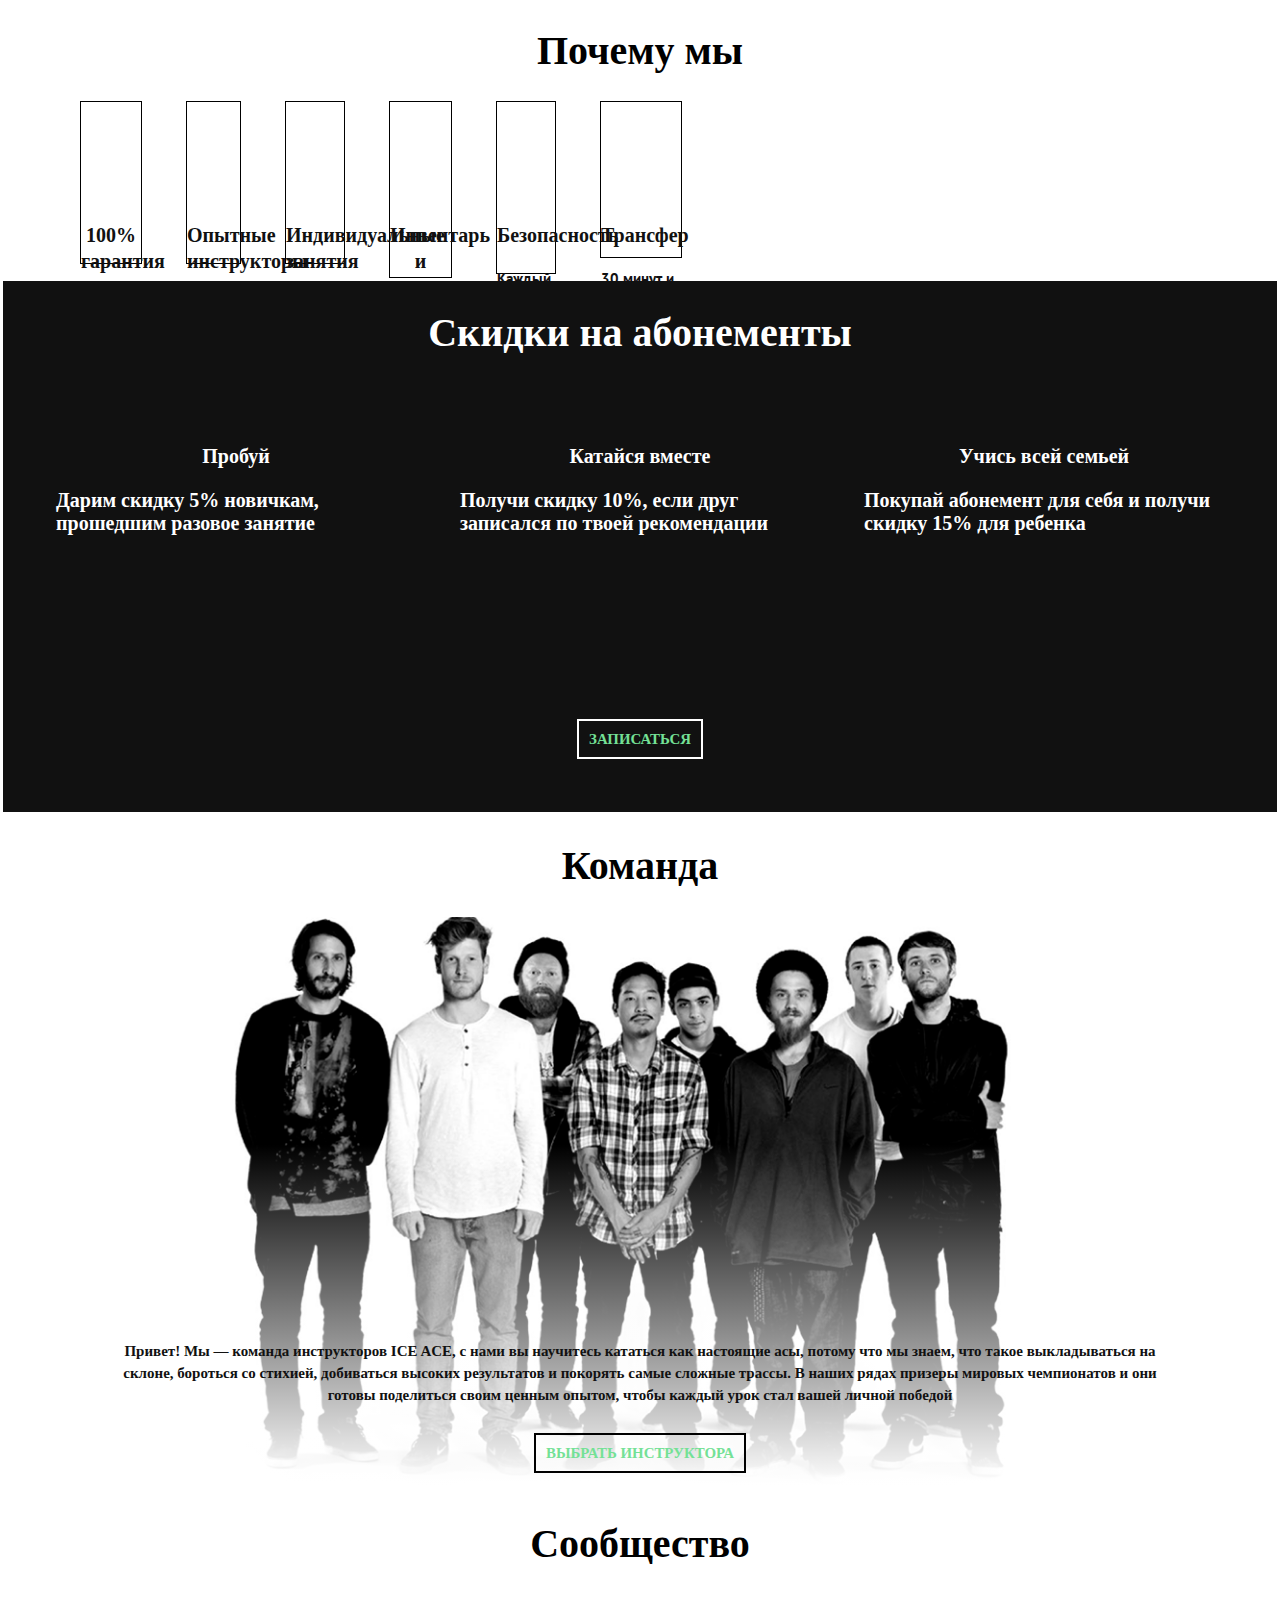
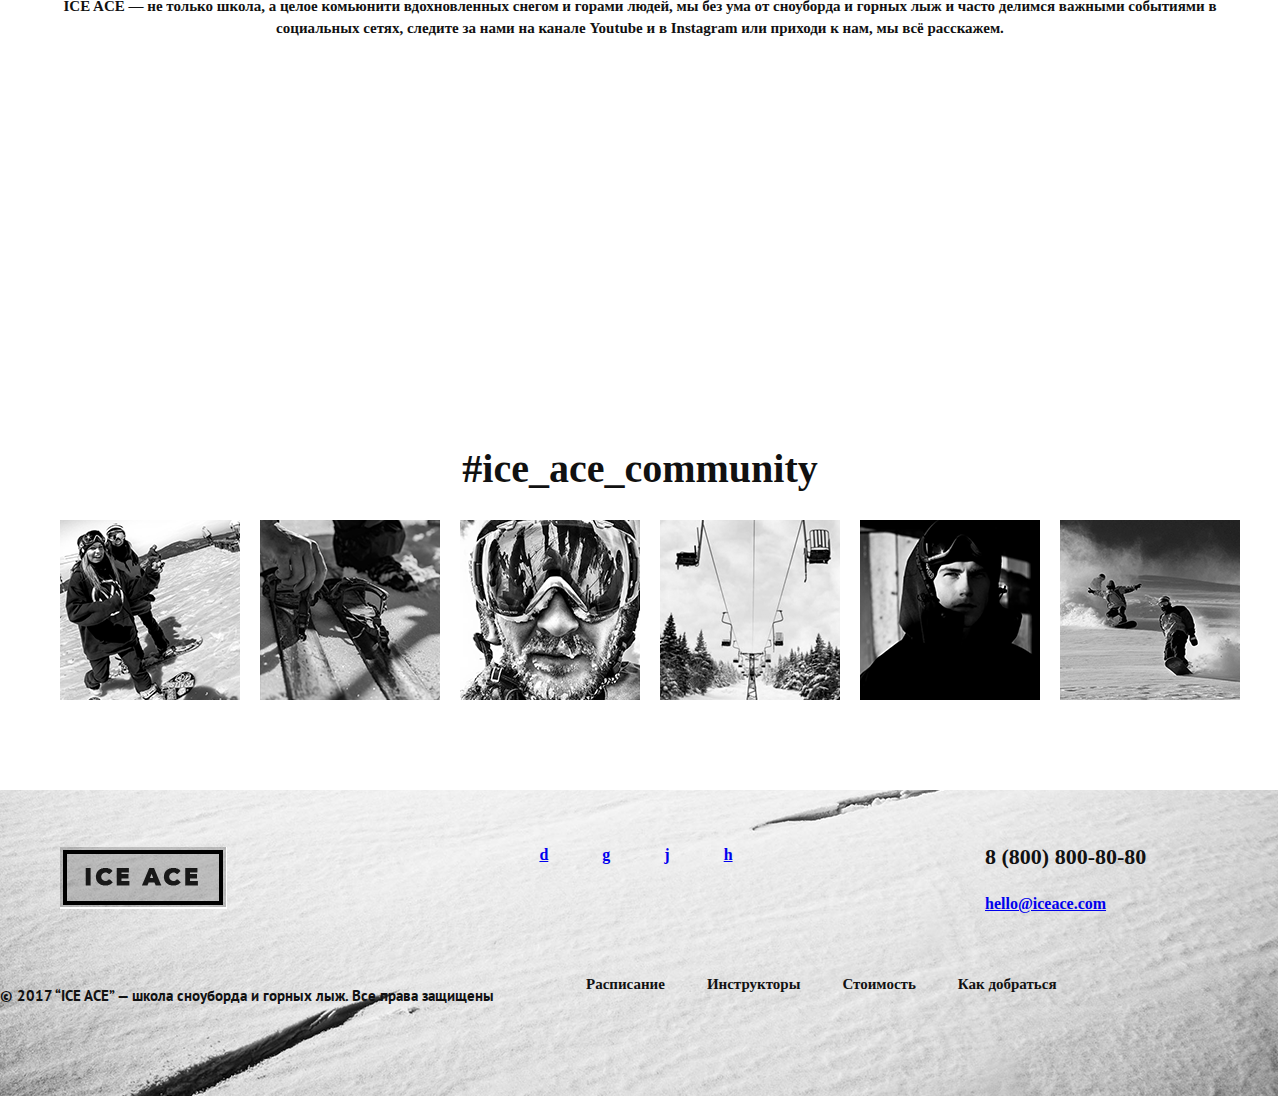
==== commit 4054f47f: "fonts and bad sprites" ====
--- a/index.html
+++ b/index.html
@@ -5,6 +5,7 @@
 	<title>Document</title>
 	<link rel="stylesheet" href="css/normalize.css">
 	<link rel="stylesheet" href="css/style.css">
+	<link href="https://fonts.googleapis.com/css?family=PT+Sans:400,700" rel="stylesheet">
 </head>
 <body>
 
@@ -105,29 +106,28 @@
 		<section class="features">
 			<h2 class="section-title">Почему мы</h2>
 			<div class="features-wrap">
-				<div class="features-item">
+				<div class="features-item like">
 					<h3>100% гарантия результата</h3>
-					<!-- TODO: br не нужен -->
 					<p>Уверены — научиться кататься и улучшить свой навык может каждый, и мы гарантируем результат уже через 5 занятий</p>
 				</div>
-				<div class="features-item">
+				<div class="features-item certificate">
 					<h3>Опытные инструкторы</h3>
 					<p>У всех инструкторов школы есть международный сертификат, который дает право обучать катанию на сноуборде и горных лыжах</p>
 				</div>
-				<div class="features-item">
+				<div class="features-item today">
 					<h3>Индивидуальные занятия и расписание</h3>
 					<p>Мы любим индивидуальный подход, поэтому все занятия с тренером — персональные, 
 							а график обучения составляете вы сами</p>
 				</div>
-				<div class="features-item">
+				<div class="features-item ski">
 					<h3>Инвентарь и одежда</h3>
 					<p>Все, что необходимо для комфортного занятия - включено в стоимость, с нами не нужно беспокоиться об аренде снаряжения и покупке дорогой одежды</p>
 				</div>
-				<div class="features-item">
+				<div class="features-item snowboard-helmet">
 					<h3>Безопасность</h3>
 					<p>Каждый инструктор подбирает технику катания и угол склона индивидуально под ваш уровень и гарантирует 100% безопасность во время занятия</p>
 				</div>
-				<div class="features-item">
+				<div class="features-item bus">
 					<h3>Трансфер</h3>
 					<p>30 минут и вы на месте, столько примерно занимает дорога из центра города до склона на нашем бесплатном трансфере, который легко забронировать</p>
 				</div>
@@ -229,13 +229,13 @@
 				<div class="copyright">
 					<p>© 2017 “ICE ACE” — школа сноуборда и горных лыж. Все права защищены </p>
 				</div>
-			</div>
+			
 			<nav class="main-nav"> 
-				<ul> 
-					<li><a href="#">Расписание</a></li> 
-					<li><a href="#">Инструкторы</a></li> 
-					<li><a href="#">Стоимость</a></li> 
-					<li><a href="#">Как добраться</a></li> 
+				<ul class="main-nav-list"> 
+					<li class="main-nav-list-link"><a href="#" class="main-nav-list-link-linker">Расписание</a></li> 
+					<li class="main-nav-list-link"><a href="#" class="main-nav-list-link-linker">Инструкторы</a></li> 
+					<li class="main-nav-list-link"><a href="#" class="main-nav-list-link-linker">Стоимость</a></li> 
+					<li class="main-nav-list-link"><a href="#" class="main-nav-list-link-linker">Как добраться</a></li> 
 				</ul> 
 			</nav> 
 		</div>
--- a/css/style.css
+++ b/css/style.css
@@ -1,8 +1,29 @@
-body{
-	font-family: Arial, "Helvetica Neue", Helvetica, sans-serif;
-}
-
-
+
+@font-face {
+  font-family: 'PT Serif original';
+  src: url('../fonts/Futura PT/FUTURAREGULAR.TTF') format('truetype');
+  font-weight: 400;
+  font-style: normal;
+}
+
+@font-face {
+  font-family: 'PT Serif original';
+  src: url('../fonts/Futura PT/FUTURABOLD.TTF') format('truetype');
+  font-weight: 700;
+  font-style: normal;
+}
+
+h1, h2, h3, span, a {
+  font-family: 'PT Serif original';
+  font-weight: 700;
+}
+
+p {
+  font-family: 'PT Sans', sans-serif;
+  font-size: 15px;
+  line-height: 1.47;
+  font-weight: 700;
+}
 
 /*общие стили*/
 .container{
@@ -157,40 +178,76 @@
 }
 
 .section-title{
-  font-family: FuturaPT-Demi;
   font-size: 40px;
   line-height: 0.88;
 }
 
 h3{
-  font-family: FuturaPT;
   font-size: 20px;
-  font-weight: 500;
   line-height: 1.3;
   text-align: center;
   color: #111111;
 }
 
 .features-wrap{
-  display: inline-block;
   width: 100%;
   padding-left: 60px;
   padding-right: 70px;
 }
 .features-item{
-  margin: 40px 20px;
+  padding-top: 100px;
+  margin-right: 20px;
+  margin-left: 20px;
   vertical-align: top;
   width: 360px;
   height: 244px; 
   display: inline-block;
+  border: 1px solid #000;
 }
 
 p{
-  font-family: PTSans;
-  font-size: 15px;
-  line-height: 1.47;
   text-align: left;
   color: #111111;
+}
+
+/*sprites*/
+.bus, .certificate, .like, .ski, .snowboard-helmet, .today {
+  background: url('../img/sprites.png') no-repeat;
+}
+.bus{
+  background-position: -209px -187px ;
+  width: 80px;
+  height: 55px;
+}
+
+.certificate{
+  background-position: -409px -234px ;
+  width: 53px;
+  height: 61px;
+}
+
+.like{
+  background-position: -182px -73px ;
+  width: 60px;
+  height: 61px;
+}
+
+.ski{
+  background-position: -478px -149px ;
+  width: 61px;
+  height: 75px;
+}
+
+.snowboard-helmet{
+  background-position: -269px -357px ;
+  width: 58px;
+  height: 71px;
+}
+
+.today{
+  background-position: -292px -280px ;
+  width: 58px;
+  height: 61px;
 }
 
 
@@ -334,18 +391,17 @@
 }
 .row{
   width: 100%;
-  height: 50%;
-  display: inline-block;
-}
-.row img{
-  padding-top: 58px;
-  padding-left: 62px;
+  display: inline-block;
 }
 
 .social{
-  padding-top: 70px;
-  text-align: center;
-  display: inline-block;
+  display: inline-block;
+  width: 700px;
+  padding: 10px;
+  margin: 30px;
+  margin-left: 0;
+  vertical-align: top;
+  text-align: center;
 }
 
 
@@ -355,5 +411,32 @@
 
 .social-list-l{
   display: inline-block;
-    margin-left: 38px;
-}+  padding-left: 50px;
+}
+
+.contacts{
+  padding-top: 50px;
+display: inline-block;
+}
+
+.phone-link{
+  text-decoration: none;
+  font-family: FuturaPT-Demi;
+  font-size: 22px;
+  line-height: 1.59;
+  color: #111111;
+}
+
+.mail-link{
+  margin-top: 20px;
+  display: block;
+}
+
+.copyright{
+  padding-top: 50px;
+display: inline-block;
+}
+.copyright .main-nav{
+  padding: 0;
+}
+
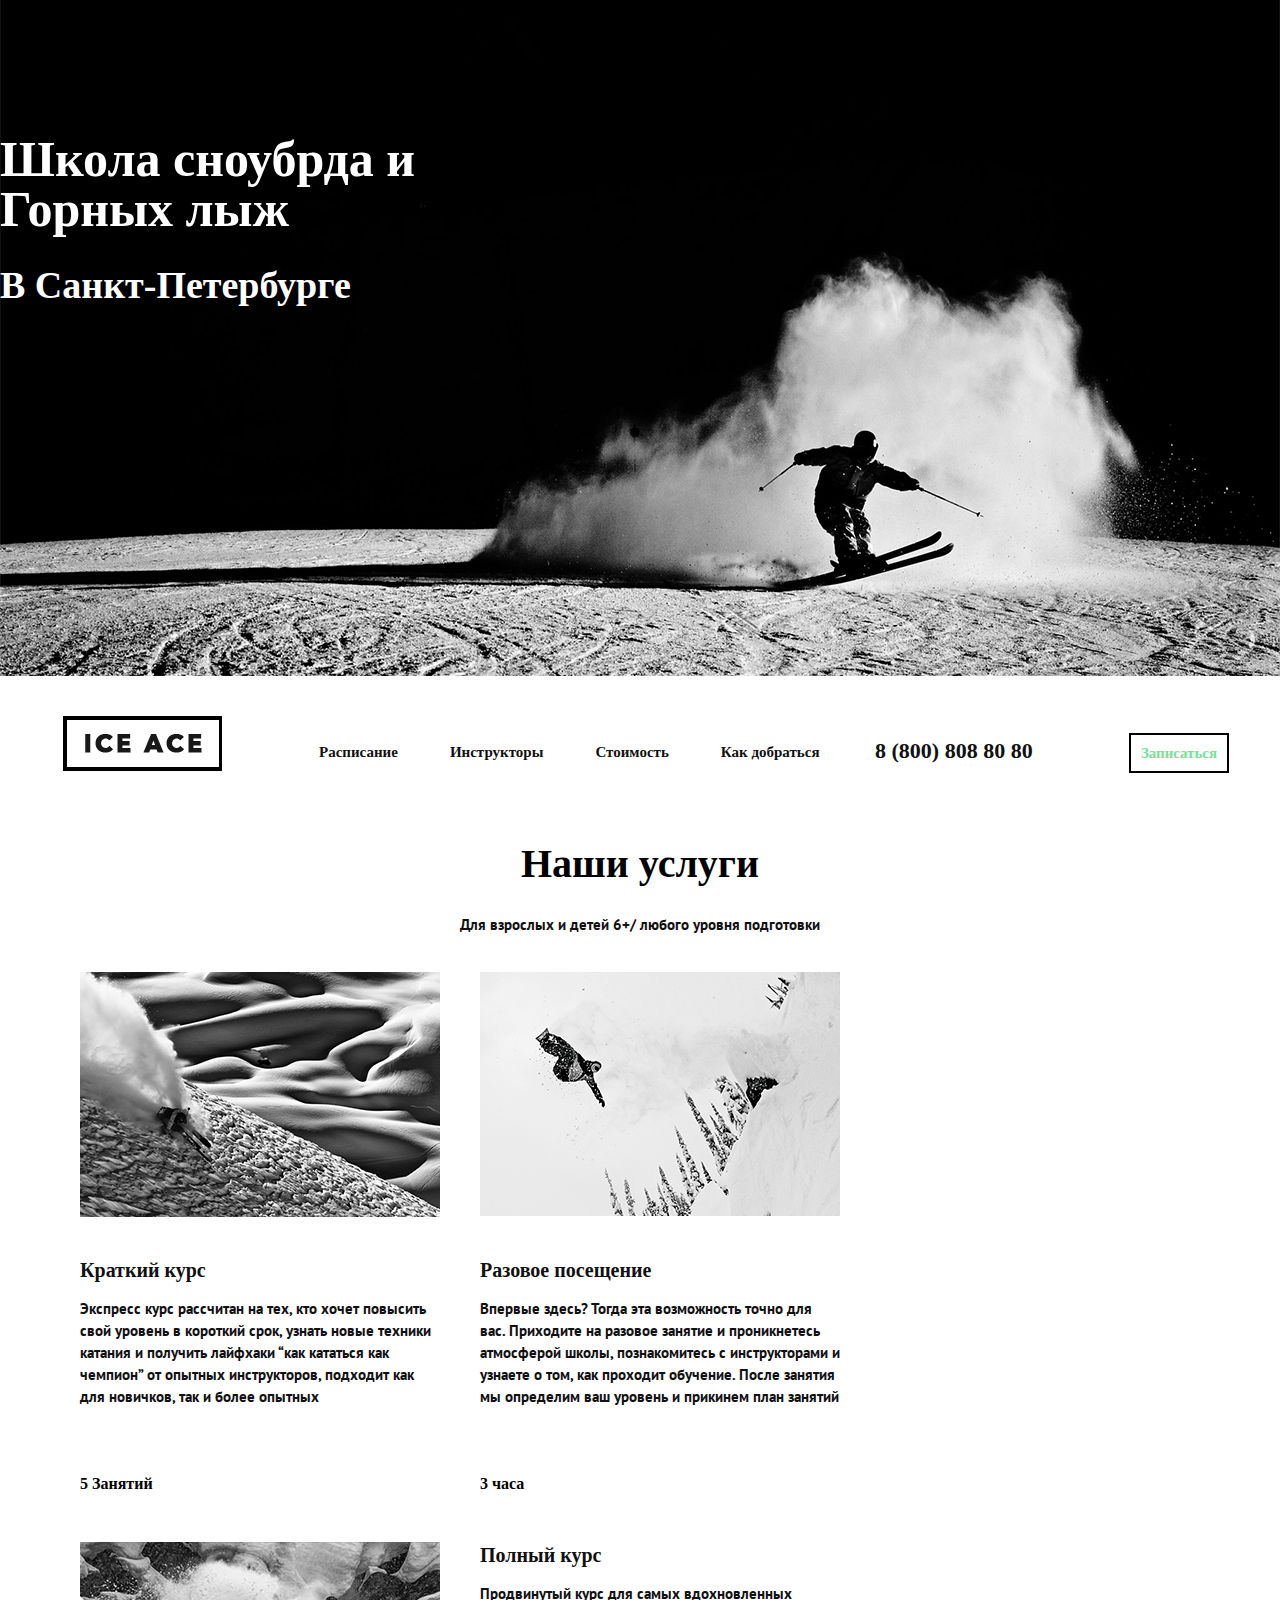
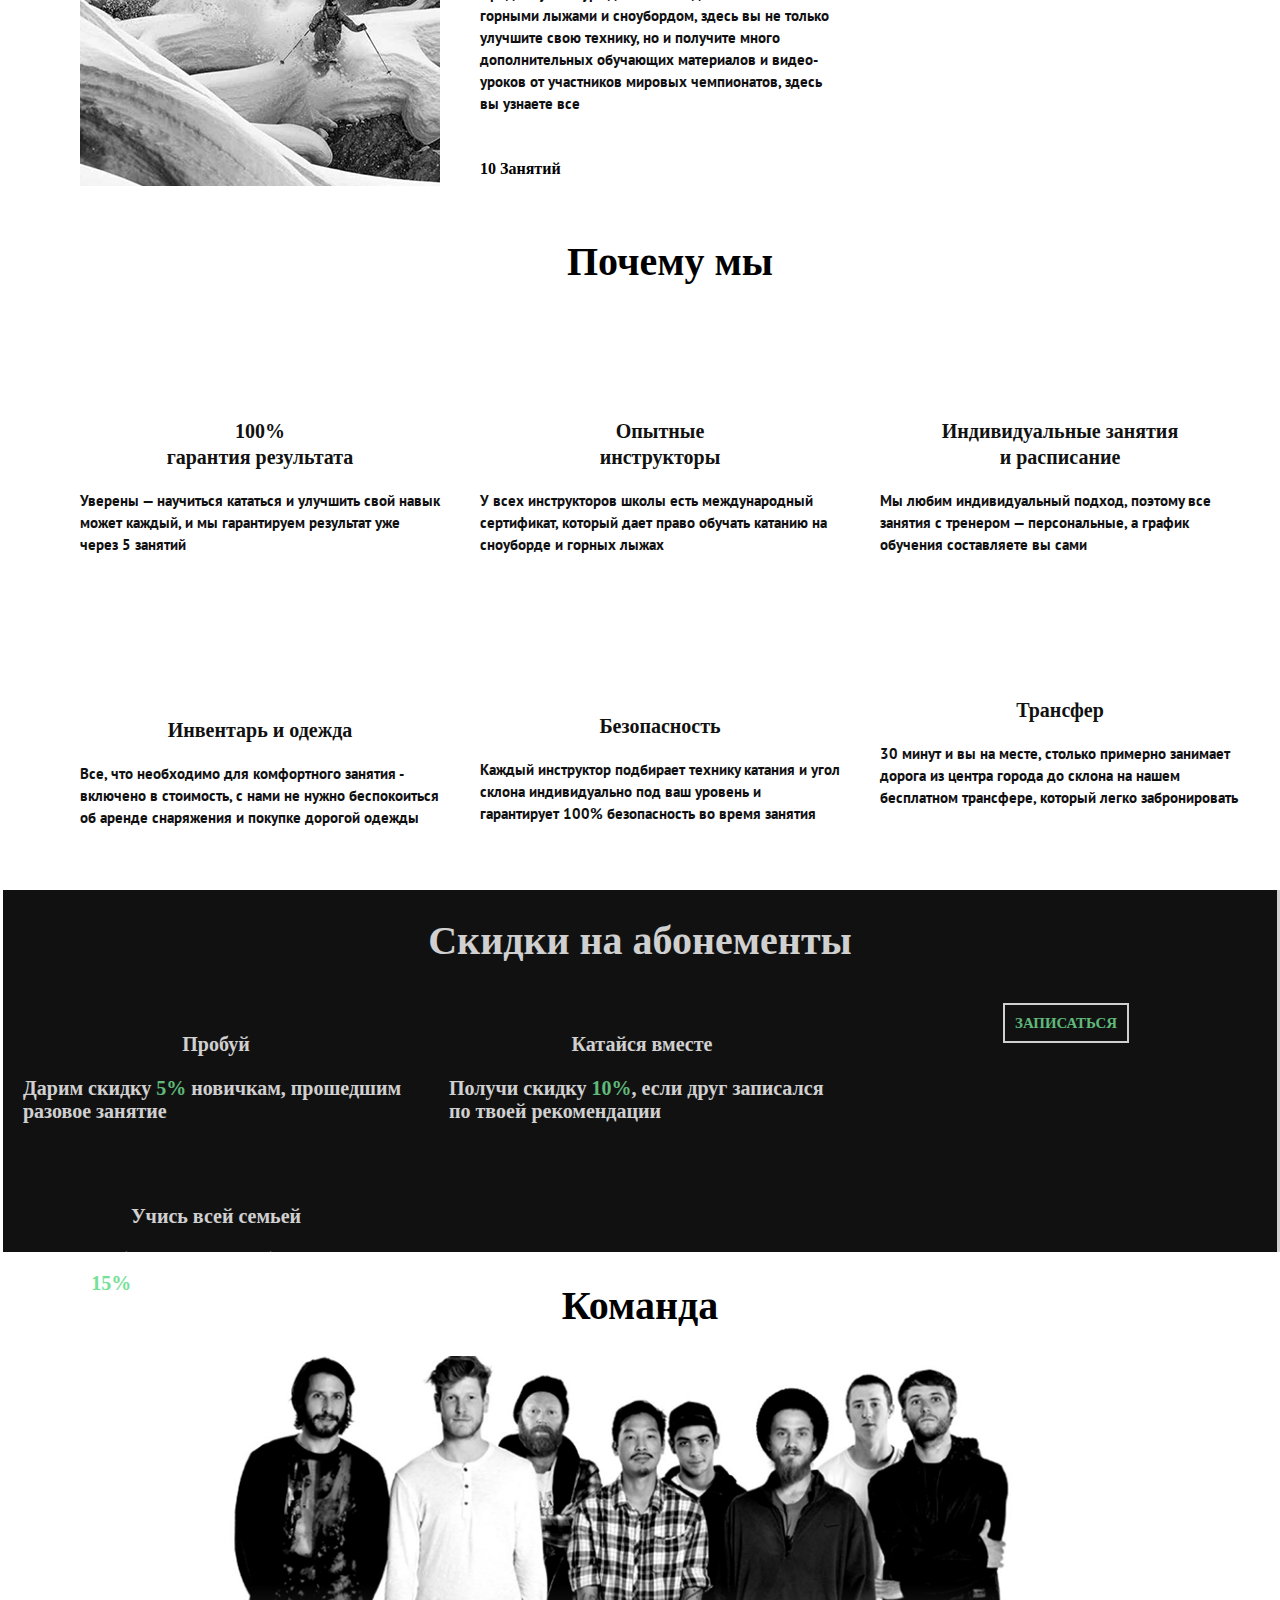
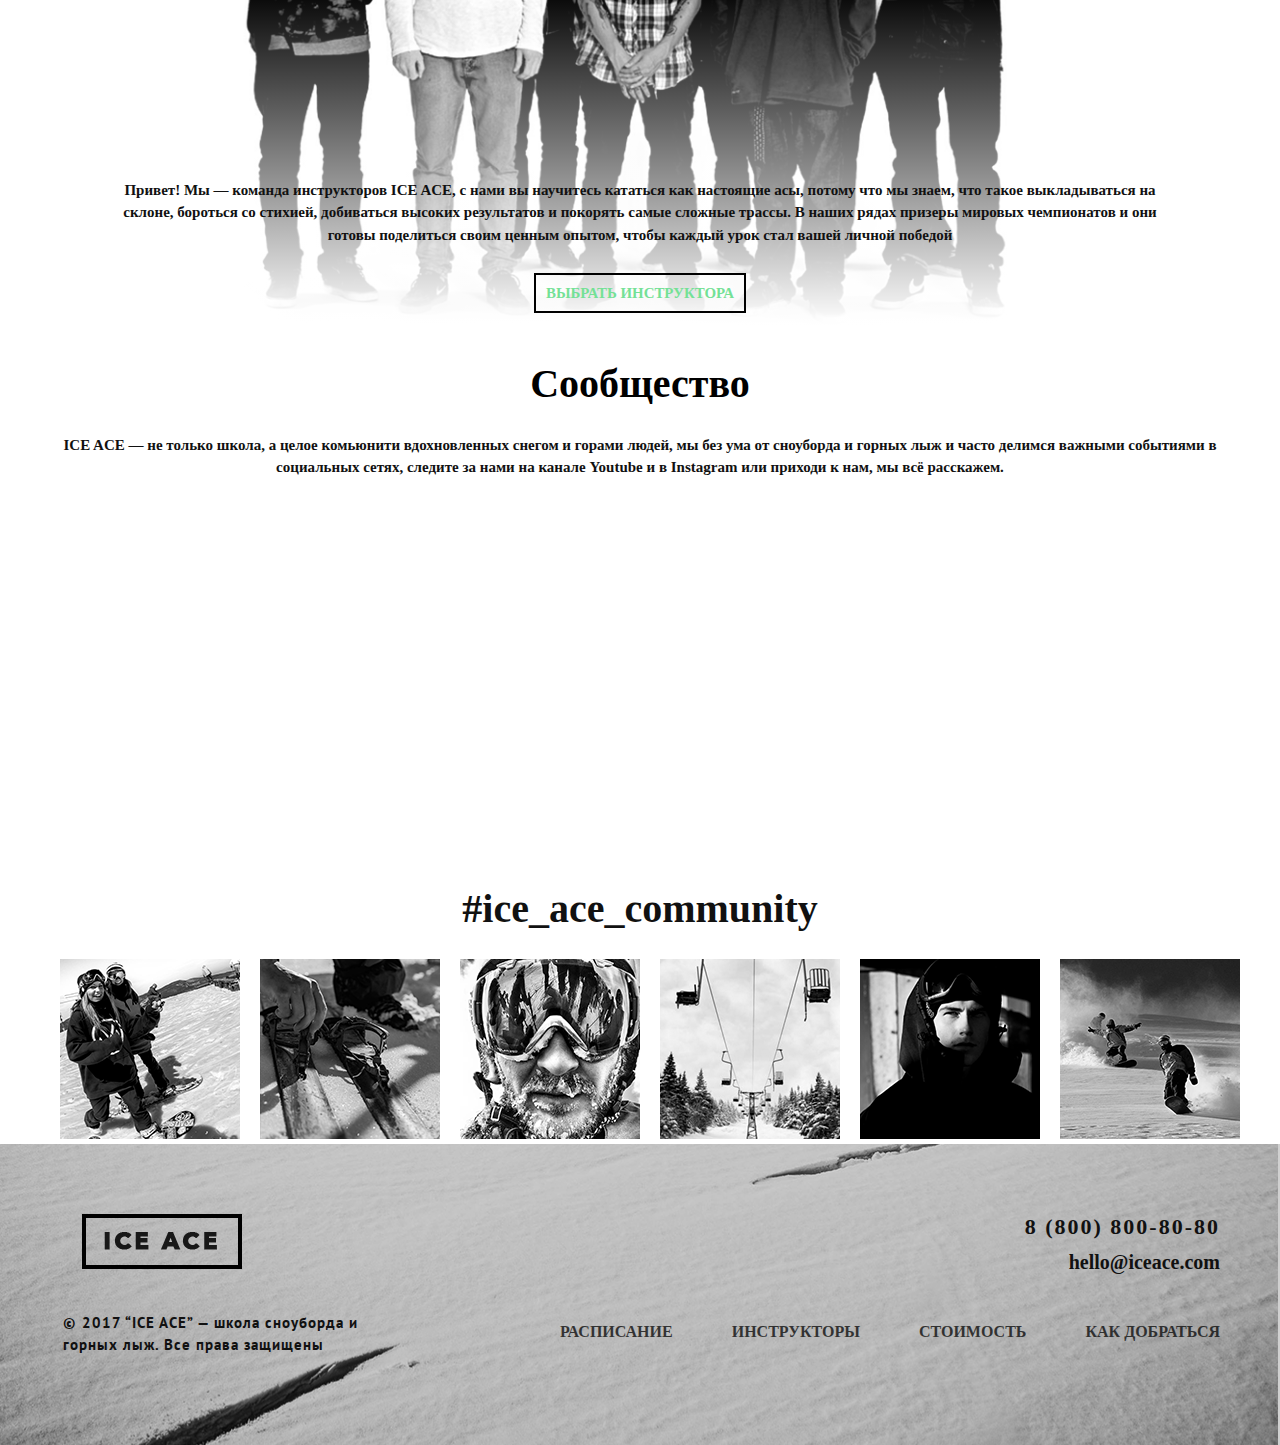
==== commit 326ad7a9: "footer, offer, sprite" ====
--- a/index.html
+++ b/index.html
@@ -2,7 +2,7 @@
 <html lang="ru">
 <head>
 	<meta charset="UTF-8">
-	<title>Document</title>
+	<title>Школа сноуборда и лыж</title>
 	<link rel="stylesheet" href="css/normalize.css">
 	<link rel="stylesheet" href="css/style.css">
 	<link href="https://fonts.googleapis.com/css?family=PT+Sans:400,700" rel="stylesheet">
@@ -31,12 +31,6 @@
 			<li class="main-nav-list-link"><a href="#" class="main-nav-list-link-linker">Стоимость</a></li> 
 			<li class="main-nav-list-link"><a href="#" class="main-nav-list-link-linker">Как добраться</a></li> 
 		</ul> 
-	<!-- TODO:"main-nav-list-link-linker" Очень длинные стили. Можно сделать так:
-<ul class="nav-list">
-	<li class="nav-item">
-		<a href="#" class="nav-link"></a>
-	</li>
-</ul>  -->
 	</nav> 
 		<a href="#" class="page-header-phone">8 (800) 808 80 80</a> 
 		<div class="page-header-btn"><a href="#" class="btn">Записаться</a>
@@ -65,22 +59,26 @@
 												лайфхаки “как кататься как чемпион” 
 												от опытных инструкторов, подходит как 
 												для новичков, так и более опытных</p>
-					<div>
-						<p class="service-subtext">5 Занятий</p>
-						<a href="#"></a>
-						<!-- TODO: Заглушку забыл. -->
+					<div class="service-sub">
+						<span>5 Занятий</span>
+						<a class="arrow" href="#"></a>
 					</div>
-				</div>
+
+				</div>
+				
 				<div class="service-item">
 					<h3>Разовое посещение</h3>
 					<p class="service-text">Впервые здесь? Тогда эта возможность точно для вас. Приходите на разовое занятие 
 											и проникнетесь атмосферой школы, познакомитесь с инструкторами и узнаете 
 											о том, как проходит обучение. После занятия мы определим ваш уровень и прикинем план занятий</p>
-					<div>
-						<p class="service-subtext">10 Занятий</p>
-						<a href="#"></a>
+
+					<div class="service-sub">
+						<span>3 часа</span>
+						<a class="arrow" href="#"></a>
 					</div>
-				</div>
+
+				</div>
+
 				<div class="service-item">
 					<img src="img/service3.png" alt="service3">
 				</div>
@@ -92,42 +90,49 @@
 											и получите много дополнительных обучающих 
 											материалов и видео-уроков от участников 
 											мировых чемпионатов, здесь вы узнаете все</p>
-					<div>
-						<p class="service-subtext">3 часа</p>
-						<a href="#"></a>
-						<!-- TODO: Заглушку забыл. -->
-						 <!-- TODO: 2 блока в секции перепутаны местами -->
+
+					<div class="service-sub">
+						<span>10 Занятий</span>
+						<a class="arrow" href="#"></a>
 					</div>
-				</div>
-			</div>
+
+				</div>
+			</div>
+
 		</section>
 
 		<!-- features -->
 		<section class="features">
 			<h2 class="section-title">Почему мы</h2>
 			<div class="features-wrap">
-				<div class="features-item like">
-					<h3>100% гарантия результата</h3>
+				<div class="features-item">
+					<div class="like"></div>
+					<h3>100% <br>гарантия результата</h3>
 					<p>Уверены — научиться кататься и улучшить свой навык может каждый, и мы гарантируем результат уже через 5 занятий</p>
 				</div>
-				<div class="features-item certificate">
-					<h3>Опытные инструкторы</h3>
+				<div class="features-item">
+					<div class="certificate"></div>
+					<h3>Опытные <br>инструкторы</h3>
 					<p>У всех инструкторов школы есть международный сертификат, который дает право обучать катанию на сноуборде и горных лыжах</p>
 				</div>
-				<div class="features-item today">
-					<h3>Индивидуальные занятия и расписание</h3>
+				<div class="features-item">
+					<div class="today"></div>
+					<h3>Индивидуальные занятия<br> и расписание</h3>
 					<p>Мы любим индивидуальный подход, поэтому все занятия с тренером — персональные, 
 							а график обучения составляете вы сами</p>
 				</div>
-				<div class="features-item ski">
+				<div class="features-item">
+					<div class="ski"></div>
 					<h3>Инвентарь и одежда</h3>
 					<p>Все, что необходимо для комфортного занятия - включено в стоимость, с нами не нужно беспокоиться об аренде снаряжения и покупке дорогой одежды</p>
 				</div>
-				<div class="features-item snowboard-helmet">
+				<div class="features-item">
+					<div class="snowboard-helmet"></div>
 					<h3>Безопасность</h3>
 					<p>Каждый инструктор подбирает технику катания и угол склона индивидуально под ваш уровень и гарантирует 100% безопасность во время занятия</p>
 				</div>
-				<div class="features-item bus">
+				<div class="features-item">
+					<div class="bus"></div>
 					<h3>Трансфер</h3>
 					<p>30 минут и вы на месте, столько примерно занимает дорога из центра города до склона на нашем бесплатном трансфере, который легко забронировать</p>
 				</div>
@@ -140,11 +145,11 @@
 			<div class="offer-wrap">
 				<div class="offer-item">
 					<h3 class="title-white">Пробуй</h3>
-					<p>Дарим скидку 5% новичкам, прошедшим разовое занятие</p>
-				</div>
-				<div class="offer-item"><h3 class="title-white">Катайся вместе</h3><p>Получи скидку 10%, если друг записался по твоей рекомендации
+					<p>Дарим скидку <span>5%</span> новичкам, прошедшим разовое занятие</p>
+				</div>
+				<div class="offer-item"><h3 class="title-white">Катайся вместе</h3><p>Получи скидку <span>10%</span>, если друг записался по твоей рекомендации
 </p></div>
-				<div class="offer-item"><h3 class="title-white">Учись всей семьей</h3><p>Покупай абонемент для себя и получи скидку 15% для ребенка
+				<div class="offer-item"><h3 class="title-white">Учись всей семьей</h3><p>Покупай абонемент для себя и получи скидку <span>15%</span> для ребенка
 </p></div>
 				
 				<div class="offer-btn"><a href="" class="btn btn-border-white">ЗАПИСАТЬСЯ</a></div>
@@ -206,38 +211,54 @@
 
 	<!-- footer -->
 	<footer class="page-footer">
-		<div class="row">
-			<a href="/" title="На главную" class="logo"><img src="img/лого футер.png" alt="Logo Ice Ace"> </a>
-			<div class="social">
+		<div class="page-footer-container">
+
+			<div class="row">
+
+				<a href="/" title="На главную" class="logo-footer"><img 	src="img/logo_footer.png" alt="Logo Ice Ace"> </a>
+
 				<ul class="social-list">
-					<li class="social-list-l"><a href="#" class="social-link social-link-youtube">d</a></li>
-					<li class="social-list-l"><a href="#" class="social-link social-link-instagram">g</a></li>
-					<li class="social-list-l"><a href="#" class="social-link social-link-faccebook">j</a></li>
-					<li class="social-list-l"><a href="#" class="social-link social-link-vk">h</a></li>
+					<li class="social-list-l">
+						<a href="#" class="social-link youtube-logo">d</a>
+					</li>
+					<li class="social-list-l">
+						<a href="#" class="social-link instagram-logo">g</a>
+					</li>
+					<li class="social-list-l">
+						<a href="#" class="social-link facebook-logo">j</a>
+					</li>
+					<li class="social-list-l">
+						<a href="#" class="social-link vk">h</a>
+					</li>
 				</ul>
-			</div>
 			
-			<div class="contacts">
-				<a href="#" class="phone-link">8 (800) 800-80-80</a>
-				<!-- TODO: Заглушку забыл. -->
-				<a href="#" class="mail-link">hello@iceace.com</a>
-				<!-- TODO: Заглушку забыл. -->
-			</div>
+
+				<div class="contacts">
+					<a href="#" class="phone-link">8 (800) 800-80-80</a>
+					<a href="#" class="mail-link">hello@iceace.com</a>
+				</div>
 			
-		</div>
-		<div class="row">
-				<div class="copyright">
-					<p>© 2017 “ICE ACE” — школа сноуборда и горных лыж. Все права защищены </p>
-				</div>
-			
-			<nav class="main-nav"> 
-				<ul class="main-nav-list"> 
-					<li class="main-nav-list-link"><a href="#" class="main-nav-list-link-linker">Расписание</a></li> 
-					<li class="main-nav-list-link"><a href="#" class="main-nav-list-link-linker">Инструкторы</a></li> 
-					<li class="main-nav-list-link"><a href="#" class="main-nav-list-link-linker">Стоимость</a></li> 
-					<li class="main-nav-list-link"><a href="#" class="main-nav-list-link-linker">Как добраться</a></li> 
+			</div>
+
+			<div class="row">
+				<p class="copyright">© 2017 “ICE ACE” — школа сноуборда и горных лыж. Все права защищены 
+				</p>
+			 
+				<ul class="main-nav-list-footer"> 
+					<li class="main-nav-list-link nav-link-footer">
+						<a href="#" class="main-nav-list-link-linker nav-linker-footer">РАСПИСАНИЕ</a>
+					</li> 
+					<li class="main-nav-list-link nav-link-footer">
+						<a href="#" class="main-nav-list-link-linker nav-linker-footer">ИНСТРУКТОРЫ</a>
+					</li> 
+					<li class="main-nav-list-link nav-link-footer">
+						<a href="#" class="main-nav-list-link-linker nav-linker-footer">СТОИМОСТЬ</a>
+					</li> 
+					<li class="main-nav-list-link nav-link-footer">
+						<a href="#" class="main-nav-list-link-linker nav-linker-footer">КАК ДОБРАТЬСЯ</a>
+					</li> 
 				</ul> 
-			</nav> 
+			</div> 
 		</div>
 
 	</footer>
--- a/css/style.css
+++ b/css/style.css
@@ -67,7 +67,7 @@
 
 /*header*/
 .page-header{
-  width: 100%;
+  max-width: 1280px;
 }
 
 .logo{
@@ -77,16 +77,14 @@
 
 .main-nav{
   display: inline-block;
-  width: 700px;
-  padding: 10px;
-  margin: 30px;
-  margin-left: 0;
+  width: 600px;
   vertical-align: top;
 }
 
 .main-nav-list{
-  width: 100%;
+  max-width: 1280px;
   vertical-align: top;
+  padding-top: 52px;  
 }
 
 .main-nav-list-link{
@@ -95,6 +93,7 @@
 }
 
 .main-nav-list-link-linker{
+  padding-left: 10px;
   color: 000;
   font-family: FuturaPT;
   font-size: 15px;
@@ -106,7 +105,8 @@
 
 .page-header-phone{
   display: inline-block;
-  margin: 50px 0;
+  margin: 58px 0;
+  padding-left: 40px;
   vertical-align: top;
   width: 190px;
   height: 21px;
@@ -116,14 +116,13 @@
   line-height: 1.59;
   color: #111111;
 }
-/*???????????????????????????????????????????????/*/
-.page-header .btn{
-  
-}
 
 .page-header-btn{
   display: inline-block;
  margin: 10px 0;
+ vertical-align: top;
+    padding-top: 35px;
+    padding-left: 60px;
 }
 
 .btn{
@@ -142,7 +141,7 @@
 
 /*service*/
 .service{
-  width: 1240px;
+  max-width: 1280px;
   padding-left: 60px;
   padding-right: 60px;
 }
@@ -157,24 +156,47 @@
 
 .service-wrap{
   display: inline-block;
-  width: 100%;
+  max-width: 1280px;
 }
 
 .service-item{
-  margin: 40px 20px;
-  vertical-align: top;
   width: 360px;
-  height: 244px; 
-  display: inline-block;
-}
-
-.service-subtext{
-  padding-bottom: 10px;
-}
+    height: 245px;
+    margin: 20px 20px;
+    display: inline-block;
+    float: left;
+    position: relative;
+}
+.service-item > h3{
+  margin: 0;
+  display: inline-block;
+}
+
+.service-sub{
+  position: absolute;
+    left: 0;
+    right: 0;
+    bottom: 0;
+    margin: 0;
+}
+
+.arrow{
+  float: right;
+  display: inline-block;
+    font-size: 0;
+    text-decoration: none;
+    background-image: url(../img/sprites.png);
+    background-repeat: no-repeat;
+    background-position: -122px -343px ;
+  width: 37px;
+  height: 27px;
+}
+
 
 /*features*/
 .features{
-  width: 100%;
+  padding-left: 60px;
+  max-width: 1280px;
 }
 
 .section-title{
@@ -190,76 +212,116 @@
 }
 
 .features-wrap{
-  width: 100%;
-  padding-left: 60px;
-  padding-right: 70px;
+  display: inline-block;
+
 }
 .features-item{
-  padding-top: 100px;
-  margin-right: 20px;
-  margin-left: 20px;
-  vertical-align: top;
-  width: 360px;
-  height: 244px; 
-  display: inline-block;
-  border: 1px solid #000;
-}
+ width: 360px;
+    height: 245px;
+    margin: 20px 20px;
+    display: inline-block;
+    float: left;
+  text-align: center;
+}
+/*features sprites*/
+.like{
+display: inline-block;
+    font-size: 0;
+    text-decoration: none;
+    background-image: url(../img/sprites.png);
+    background-repeat: no-repeat;
+    background-position: -182px -73px ;
+  width: 60px;
+  height: 61px;
+}
+
+.certificate{
+  display: inline-block;
+    font-size: 0;
+    text-decoration: none;
+    background-image: url(../img/sprites.png);
+    background-repeat: no-repeat;
+    background-position: -409px -234px ;
+  width: 53px;
+  height: 61px;
+}
+
+.today{
+  display: inline-block;
+    font-size: 0;
+    text-decoration: none;
+    background-image: url(../img/sprites.png);
+    background-repeat: no-repeat;
+    background-position: -292px -280px ;
+  width: 58px;
+  height: 61px;
+}
+
+.ski{
+  display: inline-block;
+    font-size: 0;
+    text-decoration: none;
+    background-image: url(../img/sprites.png);
+    background-repeat: no-repeat;
+      background-position: -478px -149px ;
+  width: 61px;
+  height: 75px;
+}
+
+.snowboard-helmet{
+  display: inline-block;
+    font-size: 0;
+    text-decoration: none;
+    background-image: url(../img/sprites.png);
+    background-repeat: no-repeat;
+    background-position: -269px -357px ;
+  width: 58px;
+  height: 71px;
+}
+
+.bus{
+  display: inline-block;
+    font-size: 0;
+    text-decoration: none;
+    background-image: url(../img/sprites.png);
+    background-repeat: no-repeat;
+    background-position: -209px -187px ;
+  width: 80px;
+  height: 55px;
+
+}
+
 
 p{
   text-align: left;
   color: #111111;
 }
 
-/*sprites*/
-.bus, .certificate, .like, .ski, .snowboard-helmet, .today {
-  background: url('../img/sprites.png') no-repeat;
-}
-.bus{
-  background-position: -209px -187px ;
-  width: 80px;
-  height: 55px;
-}
-
-.certificate{
-  background-position: -409px -234px ;
-  width: 53px;
-  height: 61px;
-}
-
-.like{
-  background-position: -182px -73px ;
-  width: 60px;
-  height: 61px;
-}
-
-.ski{
-  background-position: -478px -149px ;
-  width: 61px;
-  height: 75px;
-}
-
-.snowboard-helmet{
-  background-position: -269px -357px ;
-  width: 58px;
-  height: 71px;
-}
-
-.today{
-  background-position: -292px -280px ;
-  width: 58px;
-  height: 61px;
-}
-
 
 /*offer*/
 .offer{
+  position: relative;
   -webkit-background-size: cover;
   background-size: cover;
   background-repeat: no-repeat;
   background-color: #111111;
   border: solid 3px #ffffff;
   background-image: url('../img/offer.png');
-  margin: 0 auto;
+  max-width: 1280px;
+  max-height: 362px;
+  }
+  .offer:before {
+    content: "";
+    position: absolute;
+    top: 0;
+    left: 0;
+    width: 1280px;
+    height: 100%;
+    background-color: hsla(0,0%,7%,.2);
+  }
+  .offer > p{
+    content: white;
+    opacity: 0;
   }
 
 .title-white{
@@ -269,16 +331,21 @@
 .offer-wrap{
   width: 100%;
   text-align: center;
+  display: inline-block;
 }
 
 .offer-item{
- margin: 40px 20px;
-  vertical-align: top;
-  width: 360px;
-  height: 244px; 
-  display: inline-block; 
-}
-
+      width: 386px;
+    margin: 20px 20px;
+    display: inline-block;
+    float: left;
+}
+
+.offer-item > p > span{
+  font-family: FuturaPT;
+  font-size: 20px;
+  color: #74e196;
+}
 .offer-item p{
   font-family: FuturaPT;
   font-size: 20px;
@@ -301,7 +368,7 @@
 /*team*/
 
 .team{
-  width: 1280px;
+  max-width: 1280px;
   margin: 0 auto;
 }
 
@@ -337,7 +404,7 @@
 /*community*/
 
 .community{
-  width: 100%;
+  max-width: 1280px;
 }
 .community-wrap{
   padding: 0 60px;
@@ -383,44 +450,107 @@
 
 /*footer*/
 .page-footer{
-  margin-top: 86px;
-  width: 100%;
-  height: 306px;
-  background-image: url(../img/footer.png); 
-  background-repeat: no-repeat;
-}
+    position: relative;
+    padding-top: 63px;
+    padding-bottom: 75px;
+    width: 100%;
+    background: url(../img/footer.png) no-repeat;
+}
+.page-footer:before {
+    content: "";
+    position: absolute;
+    top: 0;
+    left: 0;
+    width: 1280px;
+    height: 100%;
+    background-color: hsla(0,0%,7%,.2);
+  }
+  
+  .page-footer-container {
+    box-sizing: border-box;
+    width: 100%;
+    max-width: 1280px;
+    margin: 0 auto;
+    padding: 0 60px;
+    display: block;
+}
+
+
+.row:first-of-type {
+    margin-bottom: 18px;
+}
+
 .row{
-  width: 100%;
-  display: inline-block;
-}
-
-.social{
-  display: inline-block;
-  width: 700px;
-  padding: 10px;
-  margin: 30px;
-  margin-left: 0;
-  vertical-align: top;
-  text-align: center;
-}
-
+  max-width: 1280px;
+  position: relative;
+    z-index: 1;
+    display: flex;
+    justify-content: space-between;
+}
+
+.logo-footer{
+  margin-right: 39px;
+    padding: 6px 21px;
+    border: 0;
+}
 
 .social-list{
-  display: inline-block;
+  display: flex;
+    width: 270px;
+    margin: 0;
+    padding: 0;
+    padding-top: 1px;
+    list-style: none;
 }
 
 .social-list-l{
-  display: inline-block;
-  padding-left: 50px;
+      margin-right: 30px;
+    padding: 0 6px;
+}
+
+.social-link{
+  display: block;
+    font-size: 0;
+    text-decoration: none;
+    background-image: url(../img/sprites.png);
+    background-repeat: no-repeat;
+}
+
+.youtube-logo{
+  background-position: -90px -181px ;
+  width: 32px;
+  height: 32px;
+}
+
+.instagram-logo{
+  background-position: -324px -90px ;
+  width: 32px;
+  height: 32px;
+}
+
+.facebook-logo{
+  background-position: -406px -117px ;
+  width: 18px;
+  height: 33px;
+}
+
+.vk{
+  background-position: -393px -417px ;
+  width: 40px;
+  height: 24px;
 }
 
 .contacts{
-  padding-top: 50px;
-display: inline-block;
+    display: flex;
+    flex-direction: column;
+    align-items: flex-end;
 }
 
 .phone-link{
-  text-decoration: none;
+    padding: 0;
+    padding-top: 3px;
+    letter-spacing: 2px;
+    text-decoration: none;
   font-family: FuturaPT-Demi;
   font-size: 22px;
   line-height: 1.59;
@@ -428,15 +558,40 @@
 }
 
 .mail-link{
-  margin-top: 20px;
-  display: block;
+    text-decoration: none;
+    font-family: FuturaPT-Demi;
+  font-size: 20px;
+  line-height: 1.75;
+  text-align: left;
+  color: #111111;
 }
 
 .copyright{
-  padding-top: 50px;
-display: inline-block;
-}
-.copyright .main-nav{
-  padding: 0;
-}
-
+  width: 340px;
+    margin: 0;
+    padding: 14px 3px;
+    font-size: 15px;
+    line-height: 22px;
+    letter-spacing: 1px;
+}
+
+.main-nav-list-footer{
+  display: flex;
+    margin: 0;
+    padding: 0;
+    list-style: none;
+}
+
+.nav-link-footer{
+  margin: 0;
+    margin-left: 49px;
+    padding: 25px 0;
+}
+
+.nav-linker-footer{
+  font-size: 16px;
+    opacity: .8;
+}
+
+
+
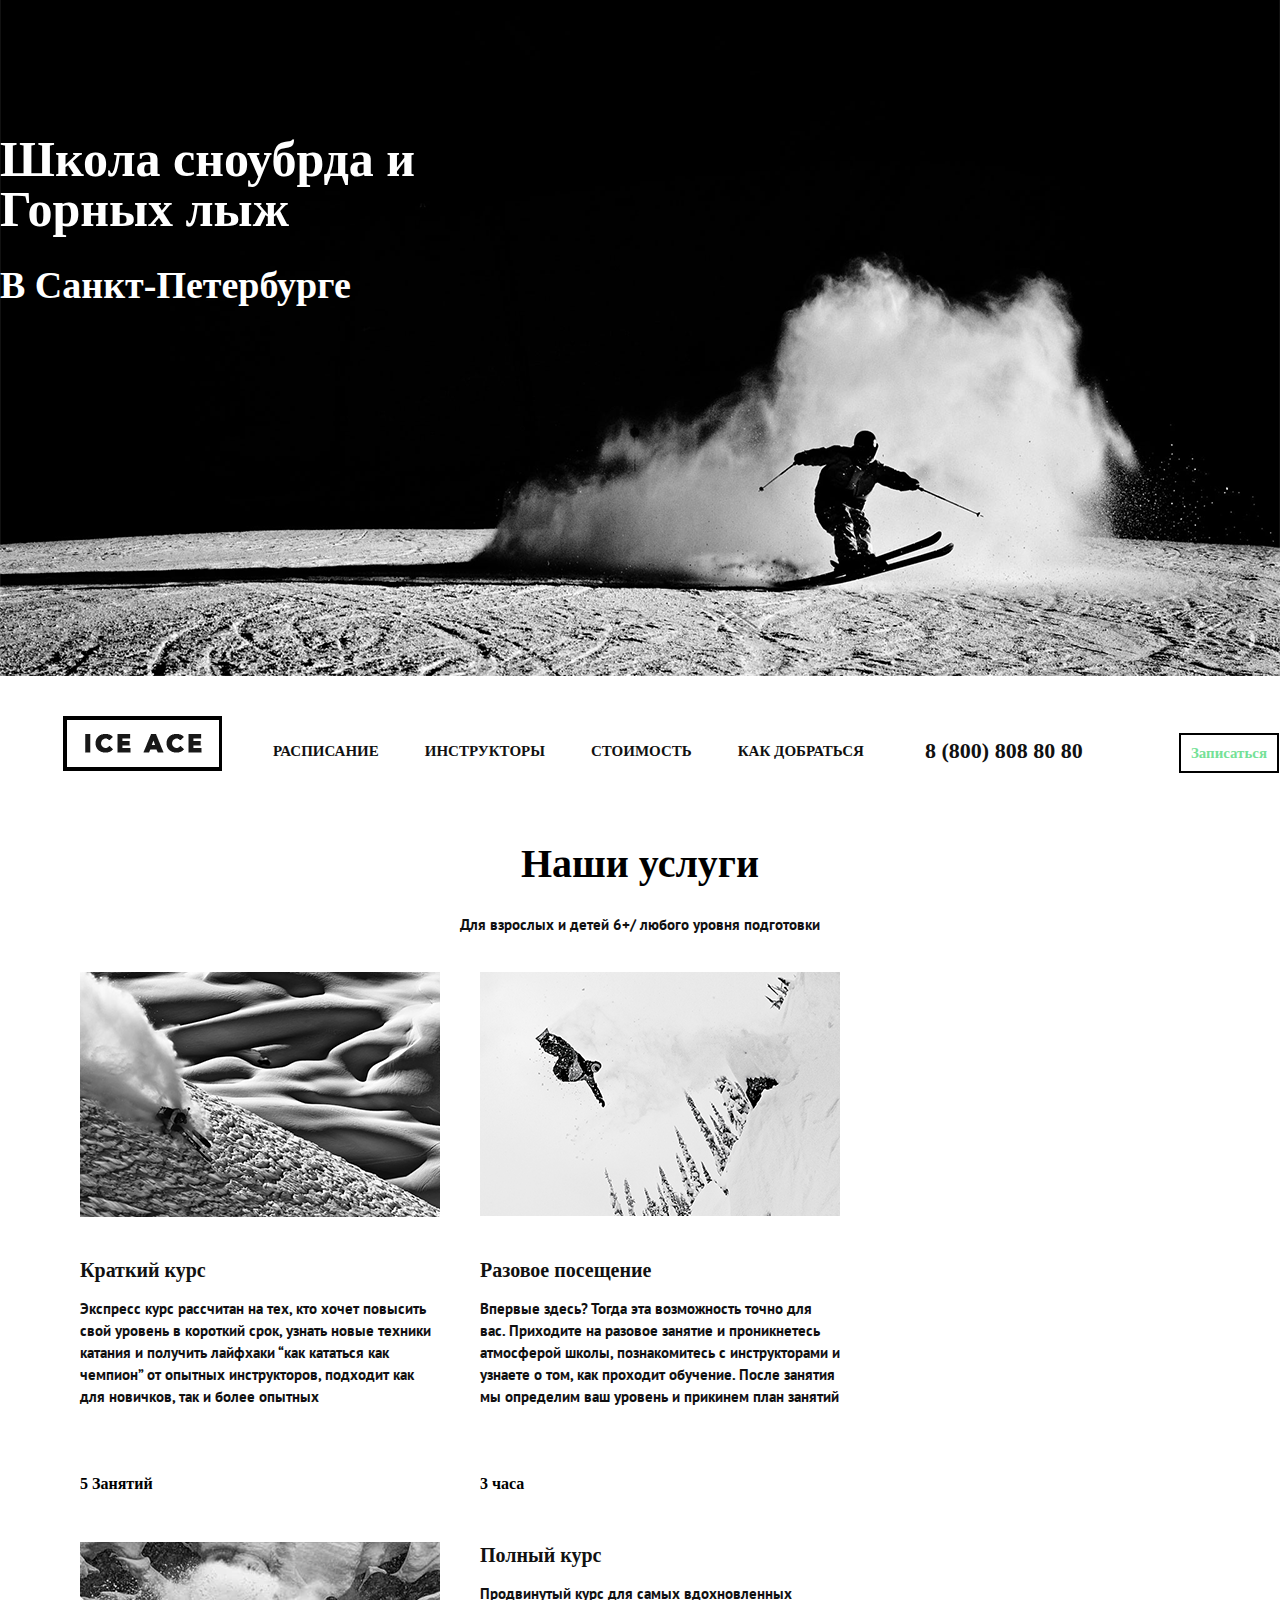
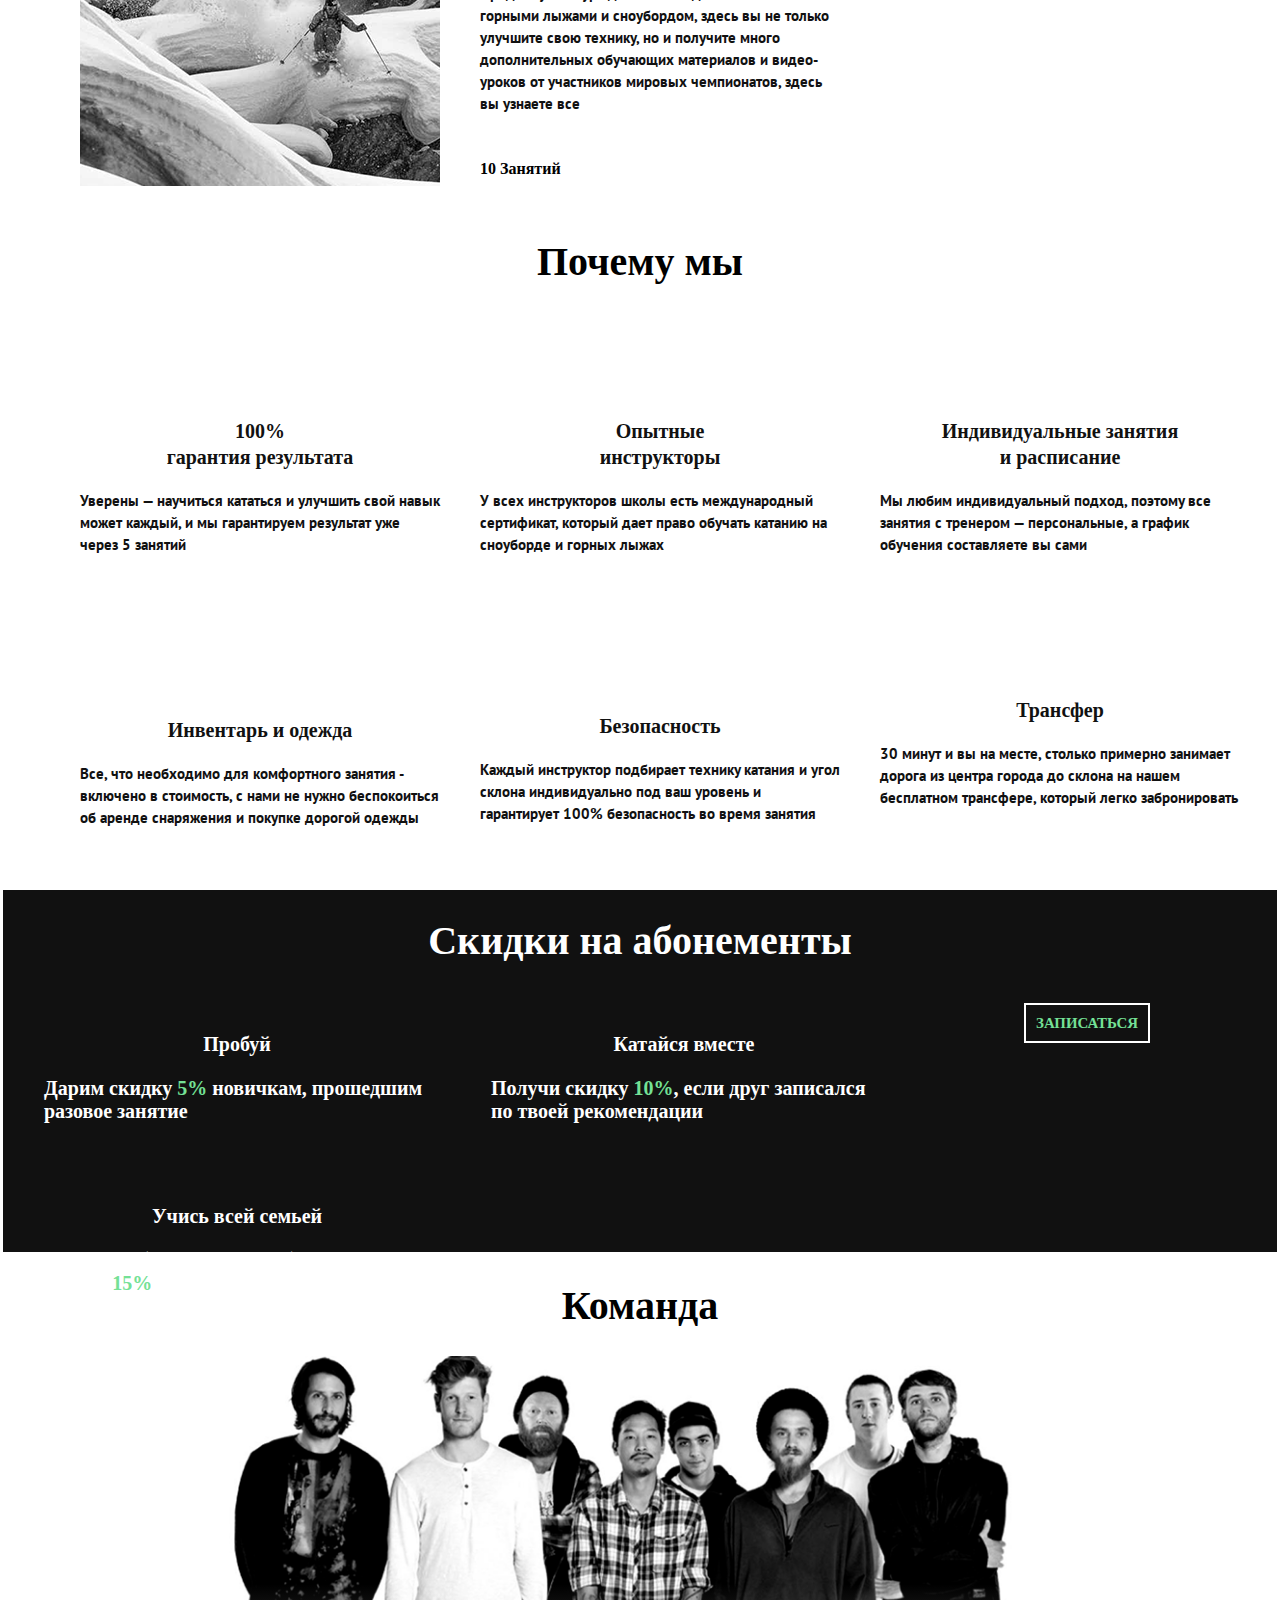
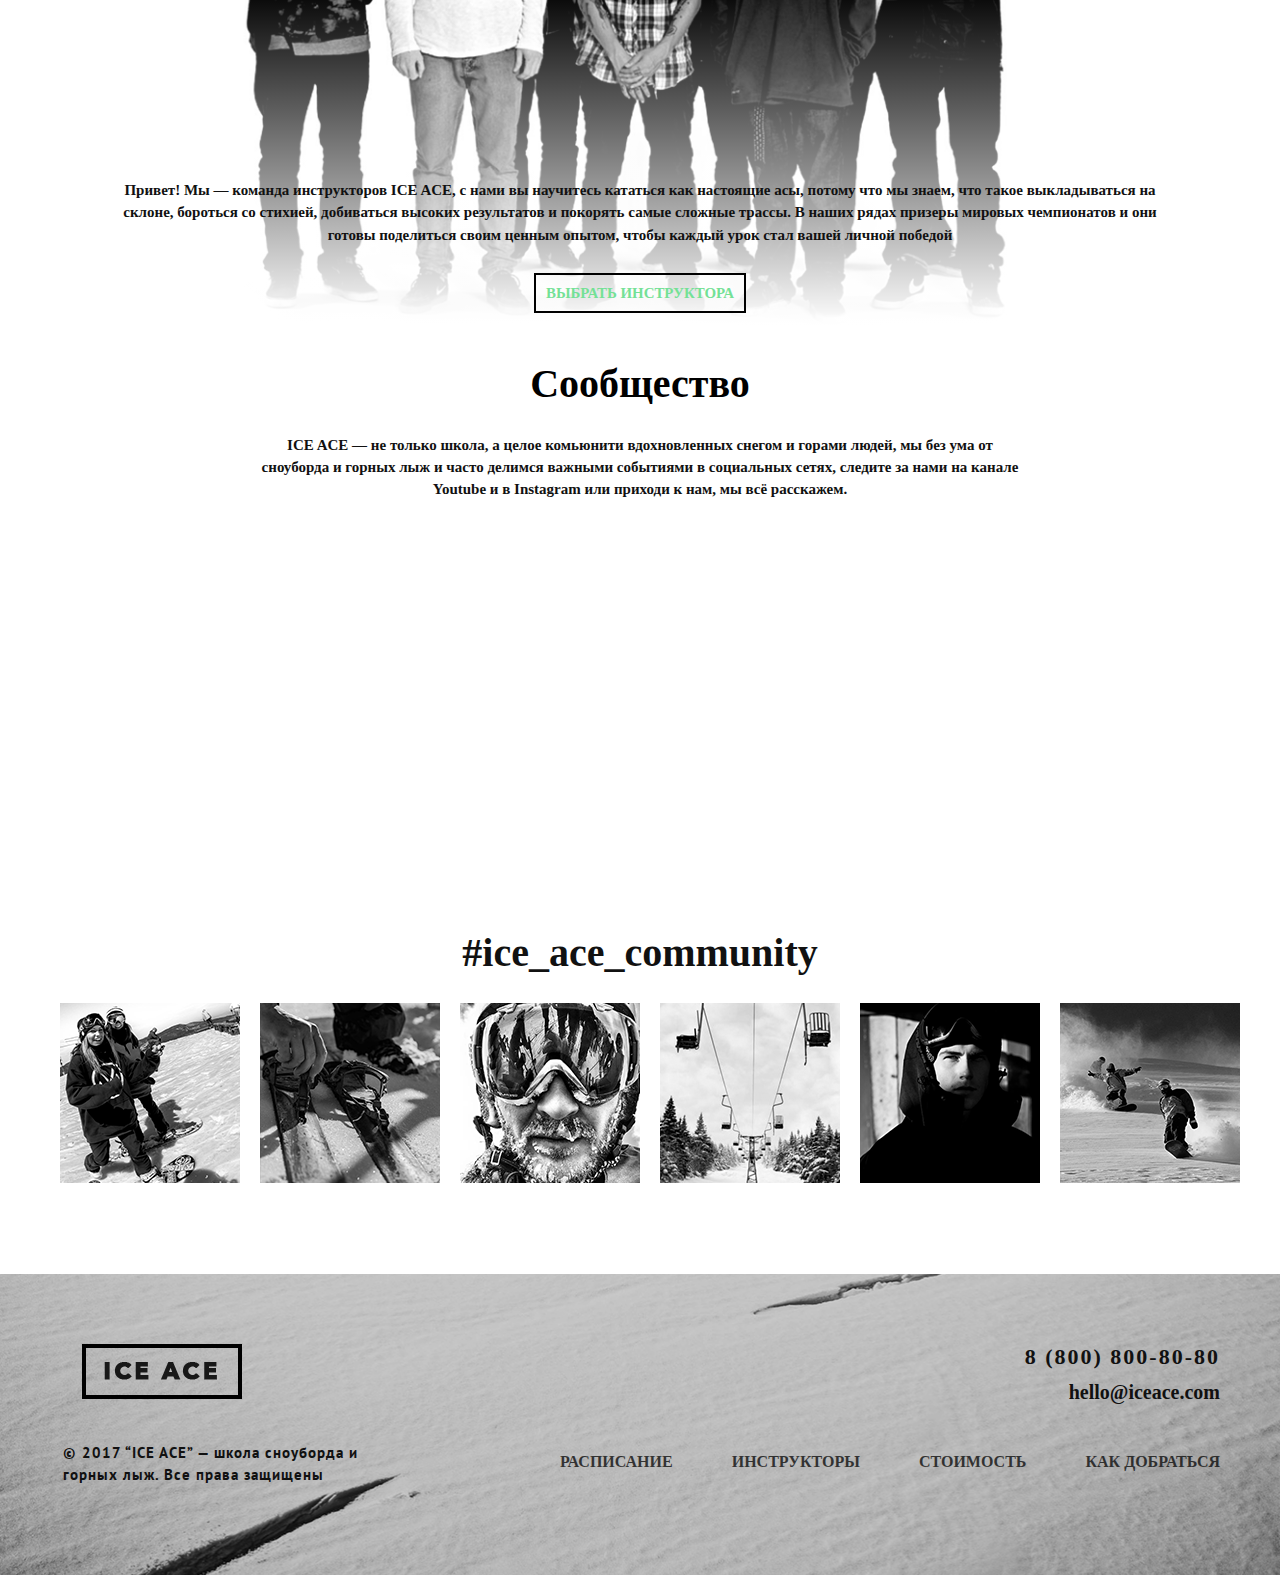
==== commit 44bdcd31: "last commit" ====
--- a/index.html
+++ b/index.html
@@ -22,14 +22,14 @@
 <!-- header -->
 
 <header class="page-header"> 
-	<a href="/" title="На главную" class="logo"><img src="img/logo.png" alt="Logo Ice Ace"> 
+	<a href="#" title="На главную" class="logo"><img src="img/logo.png" alt="Logo Ice Ace"> 
 	</a> 
 	<nav class="main-nav"> 
 		<ul class="main-nav-list"> 
-			<li class="main-nav-list-link"><a href="#" class="main-nav-list-link-linker">Расписание</a></li> 
-			<li class="main-nav-list-link"><a href="#" class="main-nav-list-link-linker">Инструкторы</a></li> 
-			<li class="main-nav-list-link"><a href="#" class="main-nav-list-link-linker">Стоимость</a></li> 
-			<li class="main-nav-list-link"><a href="#" class="main-nav-list-link-linker">Как добраться</a></li> 
+			<li class="main-nav-list-link"><a href="schedule.html" class="main-nav-list-link-linker">РАСПИСАНИЕ</a></li> 
+			<li class="main-nav-list-link"><a href="instructors.html" class="main-nav-list-link-linker">ИНСТРУКТОРЫ</a></li> 
+			<li class="main-nav-list-link"><a href="#" class="main-nav-list-link-linker">СТОИМОСТЬ</a></li> 
+			<li class="main-nav-list-link"><a href="#" class="main-nav-list-link-linker">КАК ДОБРАТЬСЯ</a></li> 
 		</ul> 
 	</nav> 
 		<a href="#" class="page-header-phone">8 (800) 808 80 80</a> 
@@ -152,18 +152,21 @@
 				<div class="offer-item"><h3 class="title-white">Учись всей семьей</h3><p>Покупай абонемент для себя и получи скидку <span>15%</span> для ребенка
 </p></div>
 				
-				<div class="offer-btn"><a href="" class="btn btn-border-white">ЗАПИСАТЬСЯ</a></div>
-			</div>
-		</section>
+				<div class="offer-btn"><a href="schedule.html" class="btn btn-border-white">ЗАПИСАТЬСЯ</a></div>
+			</div>
+		</section>
+
 
 		<!-- team -->
 
 		<section class="team">
 			<h2 class="section-title">Команда</h2>
 			<div class="team-wrap">
+				
 				<p>Привет! Мы — команда инструкторов ICE ACE, с нами вы научитесь кататься как настоящие асы, 
 						потому что мы знаем, что такое выкладываться на склоне, бороться со стихией, добиваться высоких результатов и покорять самые сложные трассы. В наших рядах призеры мировых чемпионатов и они готовы поделиться своим ценным опытом, чтобы каждый урок стал вашей личной победой</p>
-				<div class="offer-btn"><a href="#" class="btn">ВЫБРАТЬ ИНСТРУКТОРА</a></div>
+					
+				<div class="offer-btn"><a href="instructors.html" class="btn">ВЫБРАТЬ ИНСТРУКТОРА</a></div>
 				<!-- TODO: Забыл заглушку. Не надо писать заглавными буквами это меняется стилями. -->
 			</div>
 
@@ -177,6 +180,7 @@
 				<p>ICE ACЕ — не только школа, а целое комьюнити вдохновленных снегом и горами людей, мы без ума 
 					от сноуборда и горных лыж и часто делимся важными событиями в социальных сетях, следите за нами 
 					на канале Youtube и в Instagram или приходи к нам, мы всё расскажем.</p>
+			</div>		
 					<iframe
   width="600"
   height="450"
@@ -184,8 +188,9 @@
   src="https://www.google.com/maps/embed/v1/place?key=AIzaSyB_DN8nfbKGwB_CxS8o1Oiwy6Ao2OjxCgY
     &q=Space+Needle,Seattle+WA" allowfullscreen>
 </iframe>
-				<!-- <img src="img/map.png" alt="map"> -->
-		</div>
+				
+		
+		</section>
 
 		<!-- instagramm -->
 
@@ -215,7 +220,7 @@
 
 			<div class="row">
 
-				<a href="/" title="На главную" class="logo-footer"><img 	src="img/logo_footer.png" alt="Logo Ice Ace"> </a>
+				<a href="#" title="На главную" class="logo-footer"><img 	src="img/logo_footer.png" alt="Logo Ice Ace"> </a>
 
 				<ul class="social-list">
 					<li class="social-list-l">
--- a/css/style.css
+++ b/css/style.css
@@ -13,9 +13,16 @@
   font-style: normal;
 }
 
-h1, h2, h3, span, a {
+h2, h3, span, a {
   font-family: 'PT Serif original';
   font-weight: 700;
+}
+
+h1 {
+    font-family: 'Futura PT', sans-serif;
+    font-size: 40px;
+    font-weight: bold;
+    text-align: center;
 }
 
 p {
@@ -25,14 +32,14 @@
   font-weight: 700;
 }
 
-/*общие стили*/
+/*----------------------общие стили---------------------*/
 .container{
 	width: 1280px;
 	margin: 0 auto;
 }
 
 
-/*promo*/
+/*-------------------------promo----------------------------*/
 .promo {
 	padding-top: 100px;
 	padding-bottom: 370px;
@@ -65,7 +72,7 @@
 }
 
 
-/*header*/
+/*--------------------------------header--------------------*/
 .page-header{
   max-width: 1280px;
 }
@@ -77,19 +84,21 @@
 
 .main-nav{
   display: inline-block;
-  width: 600px;
+  width: 650px;
   vertical-align: top;
 }
 
 .main-nav-list{
   max-width: 1280px;
   vertical-align: top;
-  padding-top: 52px;  
+  padding-top: 67px;  
+  padding-left: 0;
+  margin: 0 auto;
 }
 
 .main-nav-list-link{
   display: inline-block;
-    margin-left: 38px;
+    margin-left: 32px;
 }
 
 .main-nav-list-link-linker{
@@ -101,6 +110,16 @@
   text-decoration: none;
   display: inline-block;
   vertical-align: top;
+}
+
+.main-nav-list .main-nav-list-link-linker:hover {
+  border-bottom: 3px solid #7be99e;
+  padding-bottom: 5px;
+}
+
+.profile-col2 .main-nav-list-link-linker:hover {
+  border-bottom: 3px solid #7be99e;
+  padding-bottom: 5px;
 }
 
 .page-header-phone{
@@ -137,9 +156,22 @@
   text-decoration: none;
 }
 
-
-
-/*service*/
+.btn:hover {
+  transition:all 0.5s;
+    background-color: #7BE99E;
+  color: #fff;
+  }
+
+  .active{
+  border-bottom: 3px solid #7be99e;
+  padding-bottom: 5px;
+  }
+
+
+
+
+
+/*--------------------------service-------------------------*/
 .service{
   max-width: 1280px;
   padding-left: 60px;
@@ -193,10 +225,9 @@
 }
 
 
-/*features*/
+/*----------------------------features--------------------*/
 .features{
-  padding-left: 60px;
-  max-width: 1280px;
+  
 }
 
 .section-title{
@@ -213,6 +244,7 @@
 
 .features-wrap{
   display: inline-block;
+  padding-left: 60px;
 
 }
 .features-item{
@@ -223,7 +255,7 @@
     float: left;
   text-align: center;
 }
-/*features sprites*/
+/*------------------------------------features sprites-----------*/
 .like{
 display: inline-block;
     font-size: 0;
@@ -298,7 +330,7 @@
 }
 
 
-/*offer*/
+/*------------------------------------offer-------------------*/
 .offer{
   position: relative;
   -webkit-background-size: cover;
@@ -307,21 +339,24 @@
   background-color: #111111;
   border: solid 3px #ffffff;
   background-image: url('../img/offer.png');
-  max-width: 1280px;
+  max-width: 100%;
   max-height: 362px;
+  z-index: 1;
   }
+
   .offer:before {
     content: "";
     position: absolute;
     top: 0;
     left: 0;
-    width: 1280px;
+    width: 100%;
     height: 100%;
     background-color: hsla(0,0%,7%,.2);
+    z-index: -1;
   }
   .offer > p{
     content: white;
-    opacity: 0;
+    z-index: ;
   }
 
 .title-white{
@@ -339,6 +374,7 @@
     margin: 20px 20px;
     display: inline-block;
     float: left;
+    padding-left: 21px;
 }
 
 .offer-item > p > span{
@@ -350,11 +386,13 @@
   font-family: FuturaPT;
   font-size: 20px;
   line-height: 1.15;
-  color: #ffffff;
+  color: white;
 }
 
 .btn-border-white{
+  position: relative;
   border-color: white;
+  z-index: 2;
 }
 
 .offer-wrap .btn{
@@ -365,7 +403,7 @@
   margin-bottom: 40px;
   text-align: center;
 }
-/*team*/
+/*--------------------------------team------------------------*/
 
 .team{
   max-width: 1280px;
@@ -401,13 +439,19 @@
   padding-top: 423px;
 }
 
-/*community*/
+
+/*-------------------------------community-----------------*/
 
 .community{
   max-width: 1280px;
+  margin: 0 auto;
 }
 .community-wrap{
+  width: 771px;
+  height: 60px;
   padding: 0 60px;
+  margin: 0 auto;
+  padding-bottom: 43px;
 }
 
 .community-wrap p{
@@ -417,7 +461,7 @@
   text-align: center;
   color: #111111;
 }
-iframe{
+.community > iframe{
   width: 100%;
   height: 360px;
 }
@@ -426,10 +470,11 @@
   margin-top: 573px;
 }
 
-/*instagramm*/
+/*----------------------------------instagramm---------------*/
 
 .instagram{
-  width: 100%;
+  width: 1280px;
+  margin: 0 auto;
 }
 
 .instagram .section-title a{
@@ -441,6 +486,7 @@
 }
 .instagram-wrap{
   padding-left: 44px;
+  padding-bottom: 86px;
 }
 
 .instagram-item{
@@ -448,20 +494,21 @@
   display: inline-block;
 }
 
-/*footer*/
+/*----------------------------------footer--------------------*/
 .page-footer{
     position: relative;
     padding-top: 63px;
     padding-bottom: 75px;
     width: 100%;
     background: url(../img/footer.png) no-repeat;
+    background-size: cover;
 }
 .page-footer:before {
     content: "";
     position: absolute;
     top: 0;
     left: 0;
-    width: 1280px;
+    width: 100%;
     height: 100%;
     background-color: hsla(0,0%,7%,.2);
   }
@@ -496,6 +543,8 @@
 
 .social-list{
   display: flex;
+  align-items: center;
+  height: 40px;
     width: 270px;
     margin: 0;
     padding: 0;
@@ -593,5 +642,489 @@
     opacity: .8;
 }
 
-
-
+.nav-linker-footer:hover {
+  color: black;
+}
+
+/*---------------------------------search-------------------*/
+
+.search {
+    box-shadow: 0 0 2px 2px #A9A9A9;
+    width: 640px;
+    height: 40px;
+    font-size: 13px;
+    padding: 3px 0 3px 10px;
+    border: 1px solid #000;
+    margin-left: 350px;
+    margin-bottom: 40px;
+  }
+
+.search-line {
+position: relative;
+}
+
+.search-lupa {
+    position: absolute;
+    right: 370px;
+    top: 10px;
+    width: 20px;
+    height: 20px;
+}
+
+
+/*----------------------instructors-----------------------*/
+
+.instructors {
+    width: 1160px;
+    margin: 0 auto;
+}
+
+.instructors-item {
+    position: relative;
+    float: left;
+    transition: all 1s ease;
+}
+
+.instructors-item:hover {
+  transition: .5s;
+  opacity: 0.8;
+}
+
+.instructors-name {
+    position: absolute;
+    left: 20px;
+    bottom: 25px;
+    color: #fff;
+}
+
+.instructors-item-active {
+  width: 232px;
+  height: 230px;
+  float: left;
+  position: relative;
+}
+
+.instructors-item-active::before{
+  content: '';
+  position: absolute;
+  display: block;
+  width: 100%;
+  height: 100%;
+  background-color: rgba(164,251,191,0.4);
+}
+
+.instructors-item::before {
+  content: '';
+  position: absolute;
+  display: block;
+  width: 100%;
+  height: 100%;
+  background-color: rgba(0,0,0,0.3);
+}
+.instructor-name {
+  display: block;
+  position: absolute;
+  left: 18px;
+  bottom: 19px;
+  font-family:"Futura PT Medium", "Arial", sans-serif;
+  font-size: 20px;
+  color: #fff;
+}
+.instructor-name span {
+  display: block;
+}
+.instructors-item-active .instructors-item::before{
+  background-color: rgba(164,251,191,0.4);
+}
+.instructors-item-active span {
+  display: none;
+}
+.instructors-item:hover::before{
+  background-color: rgba(164,251,191,0);
+}
+.instructors-item:active::before{
+  background-color: rgba(164,251,191,0.4);
+}
+.instructors-item:hover span{
+  display: none;
+}
+
+
+/*---------------------------instructors profile---------------- */
+
+.container-instructors-profile {
+    box-sizing: border-box;
+    width: 100%;
+    max-width: 1280px;
+    margin: 0 auto;
+    padding: 26px 60px;
+    display: block;
+}
+
+.instructor-profile{
+    margin-top: 60px;
+    padding-top: 300px;
+}
+
+.instructor-profile-buttons {
+    float: right;
+    width: 125px;
+    height: 270px;
+}
+
+.btn-profile {
+    float: left;
+    margin-top: 10px;
+  }
+
+  .btn-extra > span {
+    background-image: url(../img/flash.png);
+    background-size: 12px 20px;
+    background-repeat: no-repeat;
+    background-position: 10%;
+    display: inline-block;
+    border: 2px solid #000;
+    padding: 8px 22px 8px 20px;
+}
+
+.instructor-profile > img {
+    float: left;
+    width: 270px;
+}
+
+.instructor-profile-info {
+    margin-left: 270px;
+    margin-right: 125px;
+    height: 270px;
+    padding-left: 68px;
+}
+
+.instructor-profile-info-col {
+    width: 140px;
+    height: 120px;
+    float: left;
+}
+
+.instructor-profile-info-col > span {
+    display: block;
+    margin-bottom: 20px;
+    text-align: center;
+    font-weight: bold;
+}
+
+.instructor-profile-info-col > * {
+    margin: 0 auto;
+    text-align: center;
+    display: block;
+}
+
+.education {
+    margin-top: 40px;
+}
+
+.education-video {
+    float: right;
+    width: 500px;
+    height: 279px;
+}
+
+.education-info {
+    text-align: left;
+    margin-right: 500px;
+    padding-right: 40px;
+}
+
+.clear {
+    clear: both;
+}
+
+.instructors-review {
+    background-image: url(../img/review.png);
+    background-repeat: no-repeat;
+    background-size: cover;
+    height: 225px;
+    margin-top: 40px;
+    margin-bottom: 40px;
+    padding-left: 40px;
+}
+
+.instructors-review h3{
+  text-align: left;
+  float: left;
+}
+
+.instructors-review p {
+  clear: both;
+    margin-right: 200px;
+    font-size: 15px;
+    line-height: 20px;
+}
+
+.review-vk{
+  margin-top: 20px;
+  margin-left: 20px;  
+  display: inline-block;
+    font-size: 0;
+    text-decoration: none;
+    background-image: url(../img/sprites.png);
+    background-repeat: no-repeat;
+  background-position: -393px -417px ;
+  width: 40px;
+  height: 24px;
+}
+
+/*-------------------------instructors footer-------------*/
+.instructors-footer {
+    width: 1160px;
+    margin: 0 auto;
+    background-color: #ABABAB;
+    margin-bottom: 40px;
+}
+.instructors-name {
+    position: absolute;
+    left: 20px;
+    bottom: 25px;
+    color: #fff;
+}
+
+/*---------------------------------shedule------------------*/
+
+.schedule {
+  padding: 20px 60px;
+  }
+
+  td {
+    font-family: PTSans;
+  line-height: 1.47;
+  color: #111111;
+  font-weight: 700; 
+  }
+
+  .schedule-table {
+  border-collapse: collapse;
+  min-width: 100%;
+}
+
+.schedule-table th, .schedule-table td {
+  border: 2px solid #000;
+  padding: 10px;
+  font-size: 16px;
+}
+
+.schedule-table th {
+  border: none;
+  text-align: left;
+  padding: 10px 0;
+}
+
+.btn-table {
+  color: #7BE99E;
+    width: 100px;
+    padding: 10px;
+    font-weight: bold;
+    display: inline-block;
+    text-decoration: none;
+    font-size: 15px;  
+}
+
+.schedule-table tbody tr td:last-child {
+  text-align: center;
+  padding: 0;
+}
+
+.instructors-name-shed {
+  text-decoration:  none;
+  font-family: PTSans;
+  font-size: 15px;
+  line-height: 1.47;
+  color: #111111;
+}
+
+
+/*----------------------profile level----------------*/
+.profile-level{
+  width: 1160px;
+    margin: 0 auto;
+}
+
+.profile-level-wrape {
+    box-sizing: border-box;
+    padding-top: 50px;
+    padding-bottom: 47px;
+    border: 2px solid #111;
+    font-size: 0;
+}
+
+.profile-col1 {
+    box-sizing: border-box;
+    display: inline-block;
+    padding-left: 60px;
+    width: 360px;
+    vertical-align: top;
+}
+
+.profile-img {
+    position: relative;
+    width: 194px;
+    border: 3px solid #74e196;
+    border-radius: 97px;
+}
+
+.profile-img-title {
+    position: relative;
+    left: -2px;
+    top: -36px;
+    width: 200px;
+    padding-top: 8px;
+    padding-bottom: 8px;
+    background-color: #000;
+    text-align: center;
+    color: #fff;
+    letter-spacing: 1px;
+    line-height: 16px;
+}
+
+.profile-col2 {
+    box-sizing: border-box;
+    display: inline-block;
+    padding-right: 130px;
+    width: 600px;
+    vertical-align: top;
+}
+
+.profile-title {
+    margin-bottom: 7px;
+    font-size: 30px;
+    font-family: "Futura PT Heavy", "Arial", sans-serif;
+    text-align: left;
+    color: #111;
+}
+
+.profile-abon {
+    margin-bottom: 17px;
+    margin-top: 18px;
+    font-size: 20px;
+    font-family: "Futura PT Heavy", "Arial", sans-serif;
+    text-align: left;
+    color: #111;
+}
+
+.profile-more {
+    display: inline-block;
+    padding-top: 15px;
+    padding-bottom: 5px;
+    text-decoration: none;
+    font-family: "PT Sans Bold", "Arial", sans-serif;
+    font-size: 15px;
+    line-height: 22px;
+    color: #111;
+}
+
+.profile-col3 {
+    box-sizing: border-box;
+    display: inline-block;
+    padding-left: 5px;
+    width: 190px;
+    vertical-align: top;
+}
+
+.profile-price {
+    margin-bottom: 29px;
+    font-size: 30px;
+    font-family: "Futura PT Heavy", "Arial", sans-serif;
+    text-align: left;
+    color: #111;
+}
+
+.btn-profile-private {
+    padding-left: 34px;
+    padding-right: 34px;
+}
+
+/*-------------pagination----------*/
+
+.container-profile-level-pages {
+    width: 100%;
+    margin-top: 15px;
+    margin-bottom: 57px;
+    text-align: center;
+}
+
+.profile-level-pages {
+    display: inline-block;
+    list-style: none;
+}
+
+.pagination-item:first-child {
+    margin-right: 15px;
+}
+
+.pagination-item:last-child{
+  margin-left: 15px;
+}
+
+.pagination-item {
+    display: inline-block;
+    vertical-align: middle;
+}
+
+.pagination-link {
+    vertical-align: middle;
+    text-decoration: none;
+    font-size: 20px;
+    line-height: 28px;
+    font-family: "Futura PT Heavy", "Arial", sans-serif;
+    text-align: left;
+    color: #111;
+}
+
+.prev{
+  display: inline-block;
+}
+
+.pagination-link-active {
+    color: #74e196;
+}
+
+/*-------------form----------*/
+
+.form {
+  margin:  0 auto;
+    max-width:  540px;
+    padding-bottom: 60px;
+}
+
+.form span {
+  display: inline-block;
+  font-size: 40px;
+  font-weight: bold;
+  margin-left: 5px;
+  margin-bottom: 30px;
+}
+
+.form-info {
+  margin-bottom: 40px;
+}
+
+
+.form input {
+  box-shadow: 0 0 2px 2px #A9A9A9;
+  width: 555px;
+  height: 45px;
+  font-size: 20px;
+  border: 1px solid #000;
+}
+
+textarea {
+  box-shadow: 0 0 2px 2px #A9A9A9;
+  width: 555px;
+  height: 120px;
+  font-size: 20px;
+  border: 1px solid #000;
+}
+
+.form a {
+  text-align: center;
+  margin-left: 230px;
+  margin-bottom: 40px;
+}
